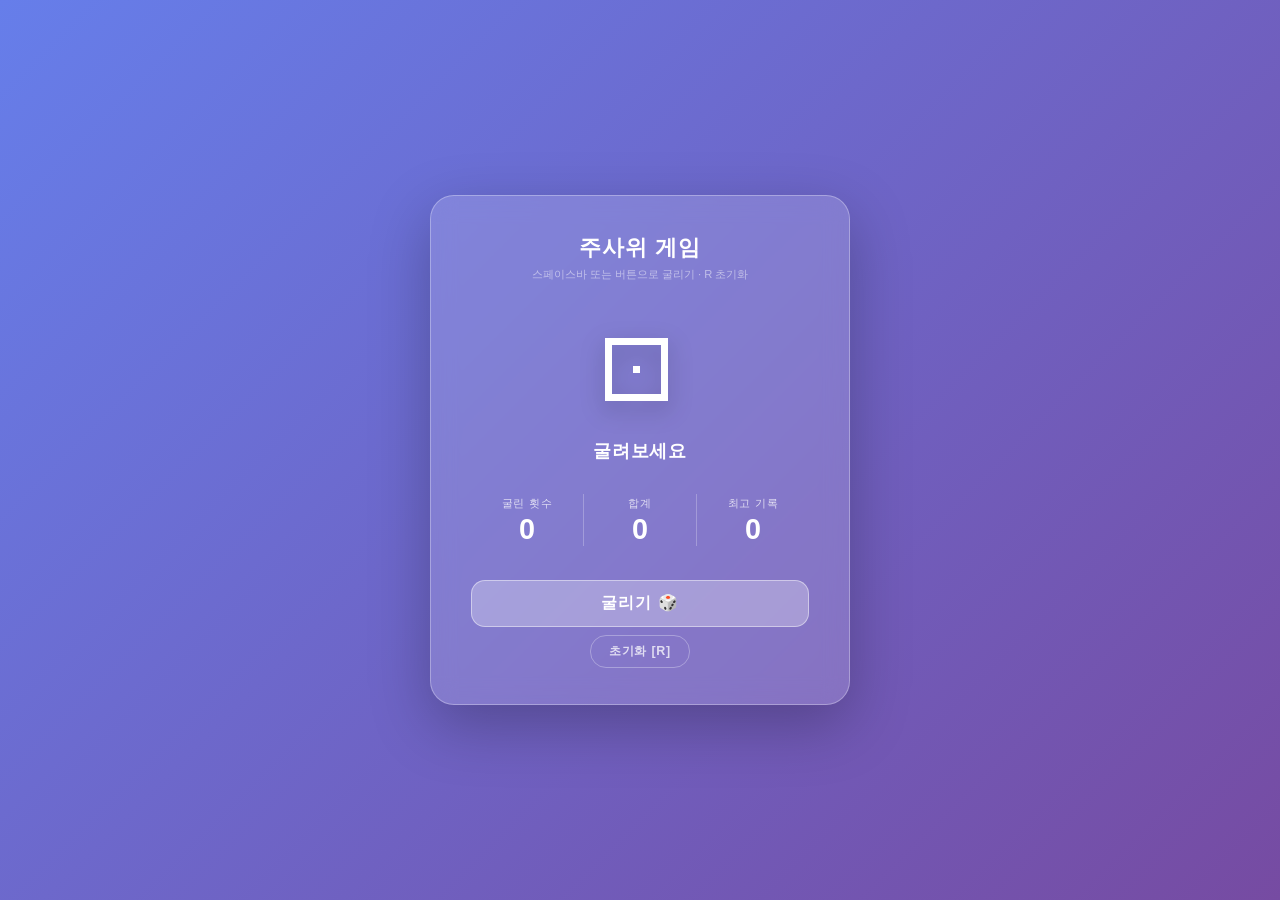
==== index.html @ 40e3da28 "fix(autofix): index.html·style.css·script.js 3파일을 1인용 주사위 게임으로 교체했습니다. 굴리기 버튼·스페이스바  [autofix-t-1778" ====
<!DOCTYPE html>
<html lang="ko">
<head>
  <meta charset="UTF-8" />
  <meta name="viewport" content="width=device-width, initial-scale=1.0" />
  <title>주사위 게임</title>
  <link rel="stylesheet" href="style.css" />
</head>
<body>
  <div class="card">
    <h1>주사위 게임</h1>
    <p class="hint">스페이스바 또는 버튼으로 굴리기 · R 초기화</p>

    <div class="dice" id="dice">⚀</div>
    <div class="result" id="result">굴려보세요</div>

    <div class="scoreboard">
      <div class="score-box">
        <div class="score-label">굴린 횟수</div>
        <div class="score-num" id="rolls">0</div>
      </div>
      <div class="divider"></div>
      <div class="score-box">
        <div class="score-label">합계</div>
        <div class="score-num" id="sum">0</div>
      </div>
      <div class="divider"></div>
      <div class="score-box">
        <div class="score-label">최고 기록</div>
        <div class="score-num" id="best">0</div>
      </div>
    </div>

    <button class="btn-roll" onclick="roll()" id="rollBtn">굴리기 🎲</button>
    <button class="btn-reset" onclick="resetAll()">초기화 [R]</button>
  </div>

  <script src="script.js"></script>
</body>
</html>
---- style.css ----
* { box-sizing: border-box; margin: 0; padding: 0; }
body {
  font-family: -apple-system, BlinkMacSystemFont, 'Segoe UI', sans-serif;
  background: linear-gradient(135deg, #667eea 0%, #764ba2 100%);
  min-height: 100vh;
  display: flex;
  align-items: center;
  justify-content: center;
  padding: 32px 16px;
}
.card {
  background: rgba(255,255,255,0.15);
  backdrop-filter: blur(12px);
  border: 1px solid rgba(255,255,255,0.3);
  border-radius: 24px;
  padding: 36px 40px;
  text-align: center;
  box-shadow: 0 20px 60px rgba(0,0,0,0.25);
  width: 100%;
  max-width: 420px;
}
h1 {
  color: #fff;
  font-size: 1.4rem;
  font-weight: 700;
  margin-bottom: 4px;
  letter-spacing: 0.05em;
}
.hint { font-size: 0.7rem; color: rgba(255,255,255,0.5); margin-bottom: 24px; }
.dice {
  font-size: 7rem;
  line-height: 1;
  color: #fff;
  margin: 8px 0 12px;
  display: inline-block;
  transition: transform 0.15s ease;
  text-shadow: 0 8px 24px rgba(0,0,0,0.25);
}
.dice.rolling { animation: shake 0.08s linear infinite; }
@keyframes shake {
  0%   { transform: rotate(-12deg) scale(1.05); }
  50%  { transform: rotate(12deg)  scale(0.95); }
  100% { transform: rotate(-12deg) scale(1.05); }
}
.result {
  color: #fff;
  font-size: 1.15rem;
  font-weight: 700;
  min-height: 1.6rem;
  margin-bottom: 24px;
  letter-spacing: 0.04em;
}
.scoreboard { display: flex; justify-content: space-around; margin-bottom: 28px; }
.score-box  { flex: 1; padding: 8px 4px; }
.score-label {
  color: rgba(255,255,255,0.75);
  font-size: 0.7rem;
  letter-spacing: 0.06em;
  text-transform: uppercase;
  margin-bottom: 4px;
}
.score-num { color: #fff; font-size: 1.8rem; font-weight: 700; line-height: 1; }
.divider   { width: 1px; background: rgba(255,255,255,0.25); margin: 6px 0; }
.btn-roll {
  display: block;
  width: 100%;
  background: rgba(255,255,255,0.28);
  border: 1px solid rgba(255,255,255,0.45);
  color: #fff;
  font-size: 1rem;
  font-weight: 700;
  padding: 12px 22px;
  border-radius: 14px;
  cursor: pointer;
  letter-spacing: 0.06em;
  margin-bottom: 8px;
  transition: background 0.18s, transform 0.1s;
}
.btn-roll:hover:not(:disabled)  { background: rgba(255,255,255,0.42); }
.btn-roll:active:not(:disabled) { transform: scale(0.97); }
.btn-roll:disabled { opacity: 0.6; cursor: not-allowed; }
.btn-reset {
  background: transparent;
  border: 1px solid rgba(255,255,255,0.3);
  color: rgba(255,255,255,0.75);
  font-size: 0.78rem;
  font-weight: 600;
  padding: 7px 18px;
  border-radius: 16px;
  cursor: pointer;
  letter-spacing: 0.06em;
  transition: background 0.18s;
}
.btn-reset:hover { background: rgba(255,255,255,0.18); color: #fff; }
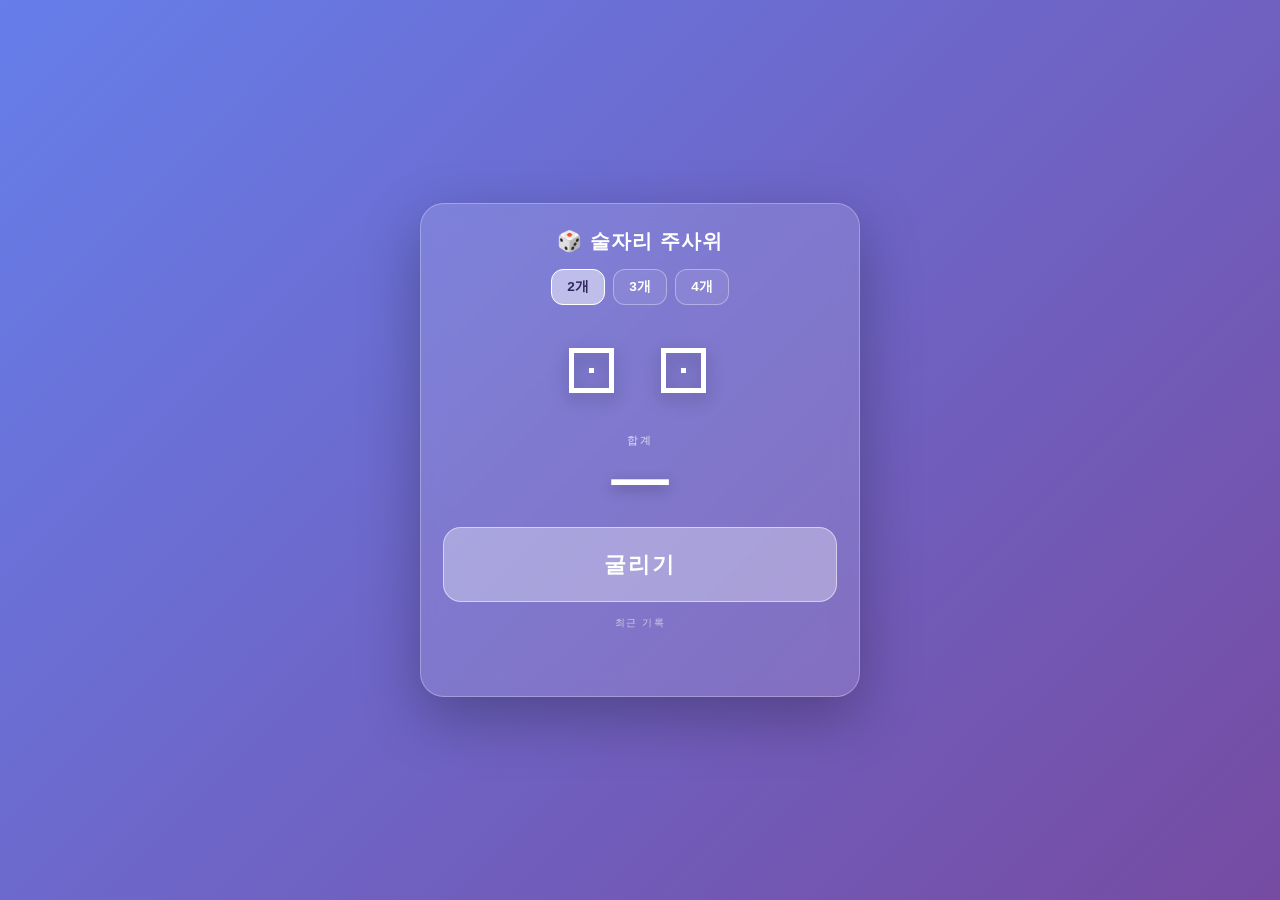
==== commit 037249c6: "fix(autofix): 기존 3파일 분리 구조를 깨고 index.html 단일 파일로 통합. 가운데 큰 굴리기 버튼·3.6rem 합계 강조 표시·0. [autofix-t-1778" ====
--- a/index.html
+++ b/index.html
@@ -1,40 +1,127 @@
 <!DOCTYPE html>
 <html lang="ko">
 <head>
-  <meta charset="UTF-8" />
-  <meta name="viewport" content="width=device-width, initial-scale=1.0" />
-  <title>주사위 게임</title>
-  <link rel="stylesheet" href="style.css" />
+<meta charset="UTF-8" />
+<meta name="viewport" content="width=device-width, initial-scale=1.0" />
+<title>술자리 주사위</title>
+<style>
+*{box-sizing:border-box;margin:0;padding:0;-webkit-tap-highlight-color:transparent}
+body{font-family:-apple-system,BlinkMacSystemFont,'Segoe UI',sans-serif;
+  background:linear-gradient(135deg,#667eea 0%,#764ba2 100%);
+  min-height:100vh;display:flex;align-items:center;justify-content:center;padding:20px 14px;color:#fff}
+.card{background:rgba(255,255,255,0.13);backdrop-filter:blur(12px);
+  border:1px solid rgba(255,255,255,0.28);border-radius:24px;
+  padding:24px 22px;width:100%;max-width:440px;text-align:center;
+  box-shadow:0 20px 60px rgba(0,0,0,0.28)}
+h1{font-size:1.25rem;font-weight:800;letter-spacing:0.05em;margin-bottom:14px}
+.count-row{display:flex;gap:8px;justify-content:center;margin-bottom:18px}
+.count-btn{flex:0 0 auto;min-width:54px;padding:8px 0;border-radius:12px;
+  border:1px solid rgba(255,255,255,0.35);background:rgba(255,255,255,0.08);
+  color:#fff;font-size:0.85rem;font-weight:700;cursor:pointer;transition:all 0.15s}
+.count-btn.active{background:rgba(255,255,255,0.5);border-color:#fff;color:#312760}
+.dice-row{display:flex;gap:12px;justify-content:center;flex-wrap:wrap;
+  min-height:96px;align-items:center;margin-bottom:14px}
+.dice{font-size:5rem;line-height:1;text-shadow:0 6px 18px rgba(0,0,0,0.3);
+  transition:transform 0.12s ease}
+.dice.rolling{animation:shake 0.08s linear infinite}
+@keyframes shake{
+  0%{transform:rotate(-14deg) scale(1.06)}
+  50%{transform:rotate(14deg) scale(0.94)}
+  100%{transform:rotate(-14deg) scale(1.06)}}
+.sum-box{margin-bottom:20px}
+.sum-label{font-size:0.7rem;letter-spacing:0.16em;opacity:0.75;margin-bottom:2px}
+.sum-num{font-size:3.6rem;font-weight:900;line-height:1;
+  text-shadow:0 4px 14px rgba(0,0,0,0.3)}
+.btn-roll{display:block;width:100%;background:rgba(255,255,255,0.32);
+  border:1px solid rgba(255,255,255,0.5);color:#fff;font-size:1.35rem;
+  font-weight:800;padding:22px;border-radius:18px;cursor:pointer;
+  letter-spacing:0.1em;margin-bottom:14px;transition:background 0.18s,transform 0.1s}
+.btn-roll:hover:not(:disabled){background:rgba(255,255,255,0.48)}
+.btn-roll:active:not(:disabled){transform:scale(0.97)}
+.btn-roll:disabled{opacity:0.55;cursor:not-allowed}
+.history{display:flex;gap:6px;justify-content:center;flex-wrap:wrap;min-height:30px;margin-bottom:6px}
+.hist-item{padding:5px 10px;border-radius:10px;background:rgba(255,255,255,0.12);
+  border:1px solid rgba(255,255,255,0.22);font-size:0.78rem;font-weight:600;opacity:0.9}
+.hist-label{font-size:0.65rem;letter-spacing:0.14em;opacity:0.6;margin-bottom:6px}
+</style>
 </head>
 <body>
-  <div class="card">
-    <h1>주사위 게임</h1>
-    <p class="hint">스페이스바 또는 버튼으로 굴리기 · R 초기화</p>
-
-    <div class="dice" id="dice">⚀</div>
-    <div class="result" id="result">굴려보세요</div>
-
-    <div class="scoreboard">
-      <div class="score-box">
-        <div class="score-label">굴린 횟수</div>
-        <div class="score-num" id="rolls">0</div>
-      </div>
-      <div class="divider"></div>
-      <div class="score-box">
-        <div class="score-label">합계</div>
-        <div class="score-num" id="sum">0</div>
-      </div>
-      <div class="divider"></div>
-      <div class="score-box">
-        <div class="score-label">최고 기록</div>
-        <div class="score-num" id="best">0</div>
-      </div>
-    </div>
-
-    <button class="btn-roll" onclick="roll()" id="rollBtn">굴리기 🎲</button>
-    <button class="btn-reset" onclick="resetAll()">초기화 [R]</button>
+<div class="card">
+  <h1>🎲 술자리 주사위</h1>
+  <div class="count-row" id="countRow">
+    <button class="count-btn active" data-n="2">2개</button>
+    <button class="count-btn" data-n="3">3개</button>
+    <button class="count-btn" data-n="4">4개</button>
   </div>
-
-  <script src="script.js"></script>
+  <div class="dice-row" id="diceRow"></div>
+  <div class="sum-box">
+    <div class="sum-label">합계</div>
+    <div class="sum-num" id="sumNum">—</div>
+  </div>
+  <button class="btn-roll" id="rollBtn" onclick="roll()">굴리기</button>
+  <div class="hist-label">최근 기록</div>
+  <div class="history" id="history"></div>
+</div>
+<script>
+const FACES=['⚀','⚁','⚂','⚃','⚄','⚅'];
+let count=2,rolling=false,history=[];
+const diceRow=document.getElementById('diceRow');
+const sumNum=document.getElementById('sumNum');
+const rollBtn=document.getElementById('rollBtn');
+const histEl=document.getElementById('history');
+function renderDice(values){
+  diceRow.innerHTML='';
+  values.forEach(v=>{
+    const d=document.createElement('span');
+    d.className='dice';
+    d.textContent=FACES[v-1];
+    diceRow.appendChild(d);
+  });
+}
+function renderHistory(){
+  histEl.innerHTML='';
+  history.slice(-5).reverse().forEach(h=>{
+    const it=document.createElement('span');
+    it.className='hist-item';
+    it.textContent=h.values.join('+')+'='+h.sum;
+    histEl.appendChild(it);
+  });
+}
+renderDice(Array(count).fill(1));
+document.querySelectorAll('.count-btn').forEach(b=>{
+  b.onclick=()=>{
+    if(rolling)return;
+    count=Number(b.dataset.n);
+    document.querySelectorAll('.count-btn').forEach(x=>x.classList.remove('active'));
+    b.classList.add('active');
+    renderDice(Array(count).fill(1));
+    sumNum.textContent='—';
+  };
+});
+function roll(){
+  if(rolling)return;
+  rolling=true;rollBtn.disabled=true;
+  const spin=setInterval(()=>{
+    const tmp=[];
+    for(let i=0;i<count;i++)tmp.push(Math.floor(Math.random()*6)+1);
+    renderDice(tmp);
+    diceRow.querySelectorAll('.dice').forEach(d=>d.classList.add('rolling'));
+  },70);
+  setTimeout(()=>{
+    clearInterval(spin);
+    const values=[];
+    for(let i=0;i<count;i++)values.push(Math.floor(Math.random()*6)+1);
+    renderDice(values);
+    const sum=values.reduce((a,b)=>a+b,0);
+    sumNum.textContent=sum;
+    history.push({values,sum});
+    renderHistory();
+    rolling=false;rollBtn.disabled=false;
+  },500);
+}
+document.addEventListener('keydown',e=>{
+  if(e.code==='Space'){e.preventDefault();roll();}
+});
+</script>
 </body>
 </html>
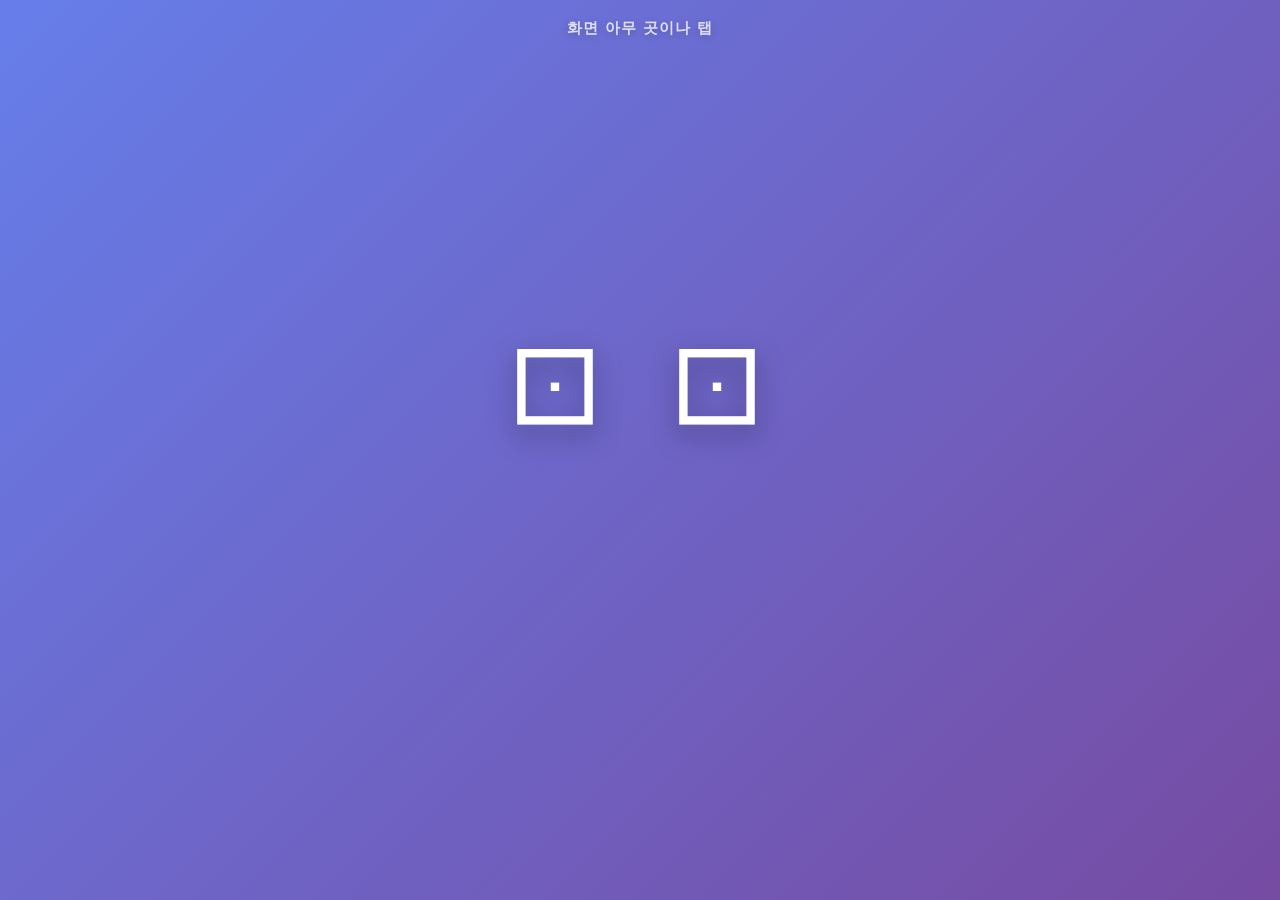
==== commit d1a28349: "fix(autofix): index.html을 버튼 없는 전체 화면 탭 방식 주사위 2개 게임으로 교체. tumble+settle 두 단계 keyfra [autofix-t-1778" ====
--- a/index.html
+++ b/index.html
@@ -2,125 +2,90 @@
 <html lang="ko">
 <head>
 <meta charset="UTF-8" />
-<meta name="viewport" content="width=device-width, initial-scale=1.0" />
+<meta name="viewport" content="width=device-width, initial-scale=1.0, user-scalable=no" />
 <title>술자리 주사위</title>
 <style>
-*{box-sizing:border-box;margin:0;padding:0;-webkit-tap-highlight-color:transparent}
+*{box-sizing:border-box;margin:0;padding:0;-webkit-tap-highlight-color:transparent;user-select:none}
+html,body{height:100%;overflow:hidden;overscroll-behavior:none}
 body{font-family:-apple-system,BlinkMacSystemFont,'Segoe UI',sans-serif;
   background:linear-gradient(135deg,#667eea 0%,#764ba2 100%);
-  min-height:100vh;display:flex;align-items:center;justify-content:center;padding:20px 14px;color:#fff}
-.card{background:rgba(255,255,255,0.13);backdrop-filter:blur(12px);
-  border:1px solid rgba(255,255,255,0.28);border-radius:24px;
-  padding:24px 22px;width:100%;max-width:440px;text-align:center;
-  box-shadow:0 20px 60px rgba(0,0,0,0.28)}
-h1{font-size:1.25rem;font-weight:800;letter-spacing:0.05em;margin-bottom:14px}
-.count-row{display:flex;gap:8px;justify-content:center;margin-bottom:18px}
-.count-btn{flex:0 0 auto;min-width:54px;padding:8px 0;border-radius:12px;
-  border:1px solid rgba(255,255,255,0.35);background:rgba(255,255,255,0.08);
-  color:#fff;font-size:0.85rem;font-weight:700;cursor:pointer;transition:all 0.15s}
-.count-btn.active{background:rgba(255,255,255,0.5);border-color:#fff;color:#312760}
-.dice-row{display:flex;gap:12px;justify-content:center;flex-wrap:wrap;
-  min-height:96px;align-items:center;margin-bottom:14px}
-.dice{font-size:5rem;line-height:1;text-shadow:0 6px 18px rgba(0,0,0,0.3);
-  transition:transform 0.12s ease}
-.dice.rolling{animation:shake 0.08s linear infinite}
-@keyframes shake{
-  0%{transform:rotate(-14deg) scale(1.06)}
-  50%{transform:rotate(14deg) scale(0.94)}
-  100%{transform:rotate(-14deg) scale(1.06)}}
-.sum-box{margin-bottom:20px}
-.sum-label{font-size:0.7rem;letter-spacing:0.16em;opacity:0.75;margin-bottom:2px}
-.sum-num{font-size:3.6rem;font-weight:900;line-height:1;
-  text-shadow:0 4px 14px rgba(0,0,0,0.3)}
-.btn-roll{display:block;width:100%;background:rgba(255,255,255,0.32);
-  border:1px solid rgba(255,255,255,0.5);color:#fff;font-size:1.35rem;
-  font-weight:800;padding:22px;border-radius:18px;cursor:pointer;
-  letter-spacing:0.1em;margin-bottom:14px;transition:background 0.18s,transform 0.1s}
-.btn-roll:hover:not(:disabled){background:rgba(255,255,255,0.48)}
-.btn-roll:active:not(:disabled){transform:scale(0.97)}
-.btn-roll:disabled{opacity:0.55;cursor:not-allowed}
-.history{display:flex;gap:6px;justify-content:center;flex-wrap:wrap;min-height:30px;margin-bottom:6px}
-.hist-item{padding:5px 10px;border-radius:10px;background:rgba(255,255,255,0.12);
-  border:1px solid rgba(255,255,255,0.22);font-size:0.78rem;font-weight:600;opacity:0.9}
-.hist-label{font-size:0.65rem;letter-spacing:0.14em;opacity:0.6;margin-bottom:6px}
+  color:#fff;display:flex;flex-direction:column;align-items:center;justify-content:center;
+  padding:24px;cursor:pointer;touch-action:manipulation}
+.hint{position:fixed;top:18px;left:0;right:0;text-align:center;
+  font-size:0.95rem;letter-spacing:0.08em;opacity:0.78;font-weight:600;
+  text-shadow:0 2px 8px rgba(0,0,0,0.25);transition:opacity 0.4s}
+.hint.dim{opacity:0.28}
+.dice-row{display:flex;gap:28px;align-items:center;justify-content:center;
+  margin-bottom:34px;min-height:160px;perspective:800px}
+.dice{font-size:8.4rem;line-height:1;display:inline-block;
+  text-shadow:0 10px 28px rgba(0,0,0,0.35);
+  will-change:transform;transform-origin:50% 50%}
+.dice.rolling{animation:tumble 0.42s cubic-bezier(.6,.05,.35,1) infinite}
+.dice.rolling.d2{animation-duration:0.36s;animation-direction:reverse}
+.dice.settle{animation:settle 0.5s cubic-bezier(.34,1.56,.64,1) both}
+@keyframes tumble{
+  0%{transform:translateY(0) rotate(0deg) scale(1)}
+  25%{transform:translateY(-46px) rotate(180deg) scale(1.08)}
+  50%{transform:translateY(0) rotate(360deg) scale(0.94)}
+  75%{transform:translateY(-22px) rotate(540deg) scale(1.04)}
+  100%{transform:translateY(0) rotate(720deg) scale(1)}}
+@keyframes settle{
+  0%{transform:translateY(-30px) rotate(40deg) scale(1.3)}
+  55%{transform:translateY(8px) rotate(-8deg) scale(0.92)}
+  80%{transform:translateY(-3px) rotate(3deg) scale(1.04)}
+  100%{transform:translateY(0) rotate(0deg) scale(1)}}
+.sum-box{text-align:center;opacity:0;transition:opacity 0.3s}
+.sum-box.show{opacity:1}
+.sum-label{font-size:0.78rem;letter-spacing:0.22em;opacity:0.75;margin-bottom:4px}
+.sum-num{font-size:4.6rem;font-weight:900;line-height:1;
+  text-shadow:0 6px 20px rgba(0,0,0,0.35)}
+@media (max-width:380px){
+  .dice{font-size:6.6rem}
+  .sum-num{font-size:3.8rem}
+  .dice-row{gap:18px;min-height:130px}
+}
 </style>
 </head>
-<body>
-<div class="card">
-  <h1>🎲 술자리 주사위</h1>
-  <div class="count-row" id="countRow">
-    <button class="count-btn active" data-n="2">2개</button>
-    <button class="count-btn" data-n="3">3개</button>
-    <button class="count-btn" data-n="4">4개</button>
-  </div>
-  <div class="dice-row" id="diceRow"></div>
-  <div class="sum-box">
-    <div class="sum-label">합계</div>
-    <div class="sum-num" id="sumNum">—</div>
-  </div>
-  <button class="btn-roll" id="rollBtn" onclick="roll()">굴리기</button>
-  <div class="hist-label">최근 기록</div>
-  <div class="history" id="history"></div>
+<body id="stage">
+<div class="hint" id="hint">화면 아무 곳이나 탭</div>
+<div class="dice-row" id="diceRow">
+  <span class="dice" id="d1">⚀</span>
+  <span class="dice" id="d2">⚀</span>
+</div>
+<div class="sum-box" id="sumBox">
+  <div class="sum-label">합계</div>
+  <div class="sum-num" id="sumNum">—</div>
 </div>
 <script>
 const FACES=['⚀','⚁','⚂','⚃','⚄','⚅'];
-let count=2,rolling=false,history=[];
-const diceRow=document.getElementById('diceRow');
-const sumNum=document.getElementById('sumNum');
-const rollBtn=document.getElementById('rollBtn');
-const histEl=document.getElementById('history');
-function renderDice(values){
-  diceRow.innerHTML='';
-  values.forEach(v=>{
-    const d=document.createElement('span');
-    d.className='dice';
-    d.textContent=FACES[v-1];
-    diceRow.appendChild(d);
-  });
-}
-function renderHistory(){
-  histEl.innerHTML='';
-  history.slice(-5).reverse().forEach(h=>{
-    const it=document.createElement('span');
-    it.className='hist-item';
-    it.textContent=h.values.join('+')+'='+h.sum;
-    histEl.appendChild(it);
-  });
-}
-renderDice(Array(count).fill(1));
-document.querySelectorAll('.count-btn').forEach(b=>{
-  b.onclick=()=>{
-    if(rolling)return;
-    count=Number(b.dataset.n);
-    document.querySelectorAll('.count-btn').forEach(x=>x.classList.remove('active'));
-    b.classList.add('active');
-    renderDice(Array(count).fill(1));
-    sumNum.textContent='—';
-  };
-});
+const d1=document.getElementById('d1'),d2=document.getElementById('d2');
+const sumNum=document.getElementById('sumNum'),sumBox=document.getElementById('sumBox');
+const hint=document.getElementById('hint');
+let rolling=false;
+function rand(){return Math.floor(Math.random()*6)+1}
+function setFace(el,v){el.textContent=FACES[v-1]}
 function roll(){
-  if(rolling)return;
-  rolling=true;rollBtn.disabled=true;
-  const spin=setInterval(()=>{
-    const tmp=[];
-    for(let i=0;i<count;i++)tmp.push(Math.floor(Math.random()*6)+1);
-    renderDice(tmp);
-    diceRow.querySelectorAll('.dice').forEach(d=>d.classList.add('rolling'));
-  },70);
+  if(rolling)return;rolling=true;
+  hint.classList.add('dim');sumBox.classList.remove('show');
+  d1.classList.remove('settle');d2.classList.remove('settle');
+  d1.classList.add('rolling');d2.classList.add('rolling','d2');
+  const spin=setInterval(()=>{setFace(d1,rand());setFace(d2,rand())},80);
+  const dur=1100+Math.random()*300;
   setTimeout(()=>{
     clearInterval(spin);
-    const values=[];
-    for(let i=0;i<count;i++)values.push(Math.floor(Math.random()*6)+1);
-    renderDice(values);
-    const sum=values.reduce((a,b)=>a+b,0);
-    sumNum.textContent=sum;
-    history.push({values,sum});
-    renderHistory();
-    rolling=false;rollBtn.disabled=false;
-  },500);
+    const v1=rand(),v2=rand();
+    setFace(d1,v1);setFace(d2,v2);
+    d1.classList.remove('rolling');d2.classList.remove('rolling','d2');
+    d1.classList.add('settle');d2.classList.add('settle');
+    sumNum.textContent=v1+v2;
+    sumBox.classList.add('show');
+    rolling=false;
+    setTimeout(()=>hint.classList.remove('dim'),400);
+  },dur);
 }
+document.getElementById('stage').addEventListener('click',roll);
 document.addEventListener('keydown',e=>{
-  if(e.code==='Space'){e.preventDefault();roll();}
+  if(e.code==='Space'||e.code==='Enter'){e.preventDefault();roll();}
 });
 </script>
 </body>
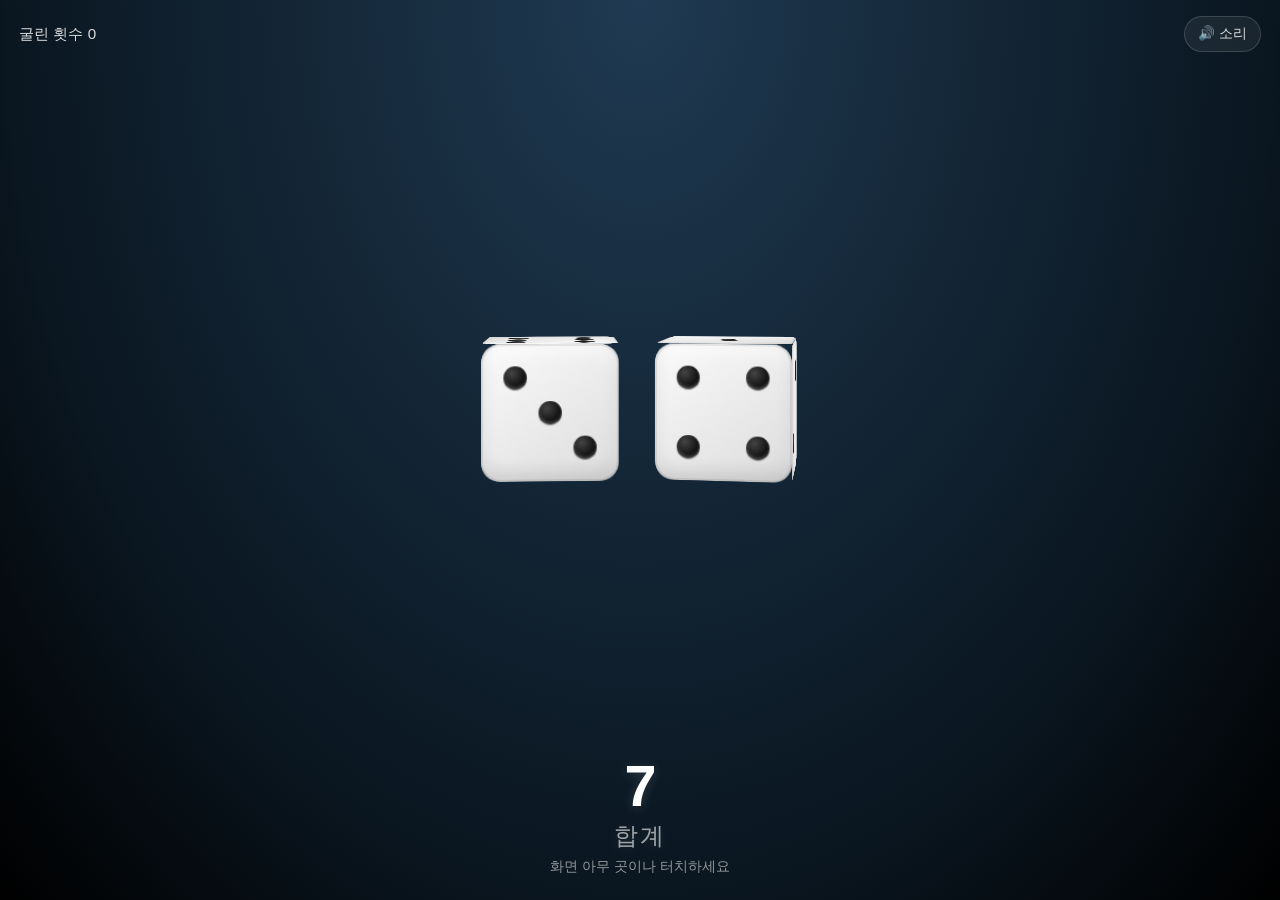
==== commit 0b19580b: "fix: tumble→settle 전환 시 스냅 제거 — getComputedStyle로 현재 프레임 캡처 Co-Authored-By: Claude Sonnet 4.6 <norep" ====
--- a/index.html
+++ b/index.html
@@ -2,91 +2,207 @@
 <html lang="ko">
 <head>
 <meta charset="UTF-8" />
-<meta name="viewport" content="width=device-width, initial-scale=1.0, user-scalable=no" />
-<title>술자리 주사위</title>
+<meta name="viewport" content="width=device-width, initial-scale=1.0, user-scalable=no, viewport-fit=cover" />
+<title>주사위 굴리기</title>
 <style>
-*{box-sizing:border-box;margin:0;padding:0;-webkit-tap-highlight-color:transparent;user-select:none}
-html,body{height:100%;overflow:hidden;overscroll-behavior:none}
-body{font-family:-apple-system,BlinkMacSystemFont,'Segoe UI',sans-serif;
-  background:linear-gradient(135deg,#667eea 0%,#764ba2 100%);
-  color:#fff;display:flex;flex-direction:column;align-items:center;justify-content:center;
-  padding:24px;cursor:pointer;touch-action:manipulation}
-.hint{position:fixed;top:18px;left:0;right:0;text-align:center;
-  font-size:0.95rem;letter-spacing:0.08em;opacity:0.78;font-weight:600;
-  text-shadow:0 2px 8px rgba(0,0,0,0.25);transition:opacity 0.4s}
-.hint.dim{opacity:0.28}
-.dice-row{display:flex;gap:28px;align-items:center;justify-content:center;
-  margin-bottom:34px;min-height:160px;perspective:800px}
-.dice{font-size:8.4rem;line-height:1;display:inline-block;
-  text-shadow:0 10px 28px rgba(0,0,0,0.35);
-  will-change:transform;transform-origin:50% 50%}
-.dice.rolling{animation:tumble 0.42s cubic-bezier(.6,.05,.35,1) infinite}
-.dice.rolling.d2{animation-duration:0.36s;animation-direction:reverse}
-.dice.settle{animation:settle 0.5s cubic-bezier(.34,1.56,.64,1) both}
-@keyframes tumble{
-  0%{transform:translateY(0) rotate(0deg) scale(1)}
-  25%{transform:translateY(-46px) rotate(180deg) scale(1.08)}
-  50%{transform:translateY(0) rotate(360deg) scale(0.94)}
-  75%{transform:translateY(-22px) rotate(540deg) scale(1.04)}
-  100%{transform:translateY(0) rotate(720deg) scale(1)}}
-@keyframes settle{
-  0%{transform:translateY(-30px) rotate(40deg) scale(1.3)}
-  55%{transform:translateY(8px) rotate(-8deg) scale(0.92)}
-  80%{transform:translateY(-3px) rotate(3deg) scale(1.04)}
-  100%{transform:translateY(0) rotate(0deg) scale(1)}}
-.sum-box{text-align:center;opacity:0;transition:opacity 0.3s}
-.sum-box.show{opacity:1}
-.sum-label{font-size:0.78rem;letter-spacing:0.22em;opacity:0.75;margin-bottom:4px}
-.sum-num{font-size:4.6rem;font-weight:900;line-height:1;
-  text-shadow:0 6px 20px rgba(0,0,0,0.35)}
-@media (max-width:380px){
-  .dice{font-size:6.6rem}
-  .sum-num{font-size:3.8rem}
-  .dice-row{gap:18px;min-height:130px}
-}
+  *{box-sizing:border-box;margin:0;padding:0;-webkit-tap-highlight-color:transparent}
+  html,body{width:100%;height:100%;overflow:hidden;touch-action:manipulation;user-select:none;-webkit-user-select:none}
+  body{
+    font-family:'Helvetica Neue',Arial,'Apple SD Gothic Neo','Noto Sans KR',sans-serif;
+    background:radial-gradient(ellipse at top,#1f3a52 0%,#0a1620 70%,#000 100%);
+    color:#fff;display:flex;flex-direction:column;align-items:center;justify-content:space-between;
+    height:100dvh;padding:env(safe-area-inset-top) env(safe-area-inset-right) env(safe-area-inset-bottom) env(safe-area-inset-left);
+    cursor:pointer;
+  }
+  header{width:100%;display:flex;justify-content:space-between;align-items:center;padding:1rem 1.2rem;font-size:.95rem;opacity:.85;pointer-events:none}
+  header .count{font-variant-numeric:tabular-nums}
+  header button{
+    pointer-events:auto;background:rgba(255,255,255,.08);border:1px solid rgba(255,255,255,.18);
+    color:#fff;padding:.5rem .8rem;border-radius:999px;font-size:.85rem;cursor:pointer;backdrop-filter:blur(8px);
+  }
+  header button:active{transform:scale(.95)}
+  .stage{
+    flex:1;width:100%;display:flex;align-items:center;justify-content:center;gap:clamp(1.2rem,6vw,3rem);
+    perspective:1200px;perspective-origin:50% 30%;
+  }
+  .dice{
+    --s:clamp(70px,18vw,130px);
+    width:var(--s);height:var(--s);position:relative;transform-style:preserve-3d;
+    transition:transform 1.6s cubic-bezier(.2,.85,.25,1);
+    will-change:transform;
+  }
+  .dice.rolling{animation:tumble .9s linear infinite}
+  @keyframes tumble{
+    0%{transform:rotateX(0) rotateY(0) rotateZ(0) translateY(0)}
+    25%{transform:rotateX(360deg) rotateY(180deg) rotateZ(90deg) translateY(-22px)}
+    50%{transform:rotateX(720deg) rotateY(540deg) rotateZ(180deg) translateY(0)}
+    75%{transform:rotateX(1080deg) rotateY(900deg) rotateZ(270deg) translateY(-14px)}
+    100%{transform:rotateX(1440deg) rotateY(1260deg) rotateZ(360deg) translateY(0)}
+  }
+  .face{
+    position:absolute;inset:0;display:grid;grid-template-columns:repeat(3,1fr);grid-template-rows:repeat(3,1fr);
+    padding:14%;gap:6%;
+    background:linear-gradient(145deg,#fafafa,#dcdcdc);
+    border-radius:14%;
+    box-shadow:inset 0 0 0 2px rgba(0,0,0,.08),inset 0 -8px 16px rgba(0,0,0,.12),inset 0 8px 16px rgba(255,255,255,.6);
+    backface-visibility:hidden;
+  }
+  .pip{background:radial-gradient(circle at 35% 30%,#444 0%,#0a0a0a 70%);border-radius:50%;align-self:center;justify-self:center;width:78%;height:78%;box-shadow:inset 0 -2px 3px rgba(255,255,255,.25),0 1px 1px rgba(0,0,0,.4)}
+  .pip.hidden{visibility:hidden}
+  /* 6면 배치: 한 면 크기 var(--s), 절반만큼 평행이동 */
+  .f1{transform:translateZ(calc(var(--s) / 2))}
+  .f6{transform:rotateY(180deg) translateZ(calc(var(--s) / 2))}
+  .f2{transform:rotateY(90deg) translateZ(calc(var(--s) / 2))}
+  .f5{transform:rotateY(-90deg) translateZ(calc(var(--s) / 2))}
+  .f3{transform:rotateX(90deg) translateZ(calc(var(--s) / 2))}
+  .f4{transform:rotateX(-90deg) translateZ(calc(var(--s) / 2))}
+  .footer{
+    width:100%;text-align:center;padding:1rem 1.2rem 1.5rem;pointer-events:none;
+  }
+  .sum{font-size:clamp(2.4rem,9vw,3.6rem);font-weight:700;letter-spacing:-.02em;line-height:1;text-shadow:0 2px 12px rgba(255,255,255,.15)}
+  .sum small{font-size:.42em;font-weight:400;opacity:.6;display:block;margin-top:.35em;letter-spacing:.08em}
+  .hint{margin-top:.6rem;font-size:.85rem;opacity:.55}
+  .hint.dim{opacity:.25}
 </style>
 </head>
-<body id="stage">
-<div class="hint" id="hint">화면 아무 곳이나 탭</div>
-<div class="dice-row" id="diceRow">
-  <span class="dice" id="d1">⚀</span>
-  <span class="dice" id="d2">⚀</span>
-</div>
-<div class="sum-box" id="sumBox">
-  <div class="sum-label">합계</div>
-  <div class="sum-num" id="sumNum">—</div>
-</div>
+<body>
+  <header>
+    <div class="count">굴린 횟수 <span id="count">0</span></div>
+    <button id="mute" type="button" aria-label="소리 켜기/끄기">🔊 소리</button>
+  </header>
+
+  <div class="stage" aria-hidden="false">
+    <div class="dice" id="d1"></div>
+    <div class="dice" id="d2"></div>
+  </div>
+
+  <div class="footer">
+    <div class="sum"><span id="sum">7</span><small>합계</small></div>
+    <div class="hint" id="hint">화면 아무 곳이나 터치하세요</div>
+  </div>
+
 <script>
-const FACES=['⚀','⚁','⚂','⚃','⚄','⚅'];
-const d1=document.getElementById('d1'),d2=document.getElementById('d2');
-const sumNum=document.getElementById('sumNum'),sumBox=document.getElementById('sumBox');
-const hint=document.getElementById('hint');
-let rolling=false;
-function rand(){return Math.floor(Math.random()*6)+1}
-function setFace(el,v){el.textContent=FACES[v-1]}
-function roll(){
-  if(rolling)return;rolling=true;
-  hint.classList.add('dim');sumBox.classList.remove('show');
-  d1.classList.remove('settle');d2.classList.remove('settle');
-  d1.classList.add('rolling');d2.classList.add('rolling','d2');
-  const spin=setInterval(()=>{setFace(d1,rand());setFace(d2,rand())},80);
-  const dur=1100+Math.random()*300;
-  setTimeout(()=>{
-    clearInterval(spin);
-    const v1=rand(),v2=rand();
-    setFace(d1,v1);setFace(d2,v2);
-    d1.classList.remove('rolling');d2.classList.remove('rolling','d2');
-    d1.classList.add('settle');d2.classList.add('settle');
-    sumNum.textContent=v1+v2;
-    sumBox.classList.add('show');
-    rolling=false;
-    setTimeout(()=>hint.classList.remove('dim'),400);
-  },dur);
-}
-document.getElementById('stage').addEventListener('click',roll);
-document.addEventListener('keydown',e=>{
-  if(e.code==='Space'||e.code==='Enter'){e.preventDefault();roll();}
-});
+(() => {
+  const PIPS = {
+    1:[4],
+    2:[0,8],
+    3:[0,4,8],
+    4:[0,2,6,8],
+    5:[0,2,4,6,8],
+    6:[0,2,3,5,6,8],
+  };
+  function buildDice(el){
+    el.innerHTML = '';
+    for(let n=1;n<=6;n++){
+      const f = document.createElement('div');
+      f.className = `face f${n}`;
+      for(let i=0;i<9;i++){
+        const p = document.createElement('span');
+        p.className = 'pip' + (PIPS[n].includes(i) ? '' : ' hidden');
+        f.appendChild(p);
+      }
+      el.appendChild(f);
+    }
+  }
+  // 각 면(1~6)이 카메라를 향하도록 하는 종착 회전값 (도 단위)
+  const FACE_ROT = {
+    1:[0,0],      // X,Y
+    2:[0,-90],
+    3:[-90,0],
+    4:[90,0],
+    5:[0,90],
+    6:[0,180],
+  };
+  const d1 = document.getElementById('d1');
+  const d2 = document.getElementById('d2');
+  const sumEl = document.getElementById('sum');
+  const countEl = document.getElementById('count');
+  const hintEl = document.getElementById('hint');
+  const muteBtn = document.getElementById('mute');
+  buildDice(d1); buildDice(d2);
+
+  let rolling = false, count = 0, muted = false;
+  let audioCtx = null;
+  function playRollSound(){
+    if(muted) return;
+    try{
+      audioCtx ||= new (window.AudioContext || window.webkitAudioContext)();
+      const now = audioCtx.currentTime;
+      for(let i=0;i<6;i++){
+        const t = now + i*0.12 + Math.random()*0.04;
+        const o = audioCtx.createOscillator();
+        const g = audioCtx.createGain();
+        const bp = audioCtx.createBiquadFilter();
+        bp.type='bandpass'; bp.frequency.value = 600 + Math.random()*900; bp.Q.value = 1.2;
+        o.type = 'square'; o.frequency.value = 80 + Math.random()*60;
+        g.gain.setValueAtTime(0.0001, t);
+        g.gain.exponentialRampToValueAtTime(0.18, t+0.005);
+        g.gain.exponentialRampToValueAtTime(0.0001, t+0.16);
+        o.connect(bp).connect(g).connect(audioCtx.destination);
+        o.start(t); o.stop(t+0.18);
+      }
+    }catch(e){}
+  }
+  function settleRotation(face){
+    const [rx,ry] = FACE_ROT[face];
+    // 여러 바퀴 회전 후 정확한 면을 맞춰 자연스럽게 멈춤
+    const spinX = (3 + Math.floor(Math.random()*3)) * 360;
+    const spinY = (3 + Math.floor(Math.random()*3)) * 360;
+    const tiltZ = (Math.random()*30 - 15);
+    return `rotateX(${spinX + rx}deg) rotateY(${spinY + ry}deg) rotateZ(${tiltZ}deg)`;
+  }
+  function roll(){
+    if(rolling) return;
+    rolling = true;
+    hintEl.classList.add('dim');
+    const v1 = 1 + Math.floor(Math.random()*6);
+    const v2 = 1 + Math.floor(Math.random()*6);
+    // 1단계: 굴리는 중 (tumble 애니메이션)
+    d1.style.transition = 'none'; d2.style.transition = 'none';
+    d1.style.transform = ''; d2.style.transform = '';
+    d1.classList.add('rolling'); d2.classList.add('rolling');
+    playRollSound();
+    if(navigator.vibrate) navigator.vibrate([20,30,20,30,40]);
+    sumEl.textContent = '…';
+    // 2단계: 일정 시간 후 종착 회전으로 부드럽게 정렬
+    setTimeout(() => {
+      // 애니메이션 현재 프레임 위치 캡처 → 스냅 방지
+      const t1 = getComputedStyle(d1).transform;
+      const t2 = getComputedStyle(d2).transform;
+      d1.classList.remove('rolling'); d2.classList.remove('rolling');
+      d1.style.transform = t1; d2.style.transform = t2;
+      d1.style.transition = 'transform 1.4s cubic-bezier(.18,.85,.25,1)';
+      d2.style.transition = 'transform 1.4s cubic-bezier(.18,.85,.25,1)';
+      // reflow
+      void d1.offsetWidth; void d2.offsetWidth;
+      d1.style.transform = settleRotation(v1);
+      d2.style.transform = settleRotation(v2);
+      setTimeout(() => {
+        sumEl.textContent = v1 + v2;
+        count++; countEl.textContent = count;
+        rolling = false;
+      }, 1400);
+    }, 900);
+  }
+  // 화면 어디든 클릭/터치 → 굴림 (버튼은 제외)
+  function isInteractive(t){
+    return t.closest && t.closest('button');
+  }
+  document.addEventListener('click', (e) => {
+    if(isInteractive(e.target)) return;
+    roll();
+  });
+  document.addEventListener('keydown', (e) => {
+    if(e.code === 'Space' || e.code === 'Enter'){ e.preventDefault(); roll(); }
+  });
+  muteBtn.addEventListener('click', () => {
+    muted = !muted;
+    muteBtn.textContent = muted ? '🔇 소리' : '🔊 소리';
+  });
+  // 초기 표시
+  d1.style.transform = settleRotation(3);
+  d2.style.transform = settleRotation(4);
+})();
 </script>
 </body>
 </html>
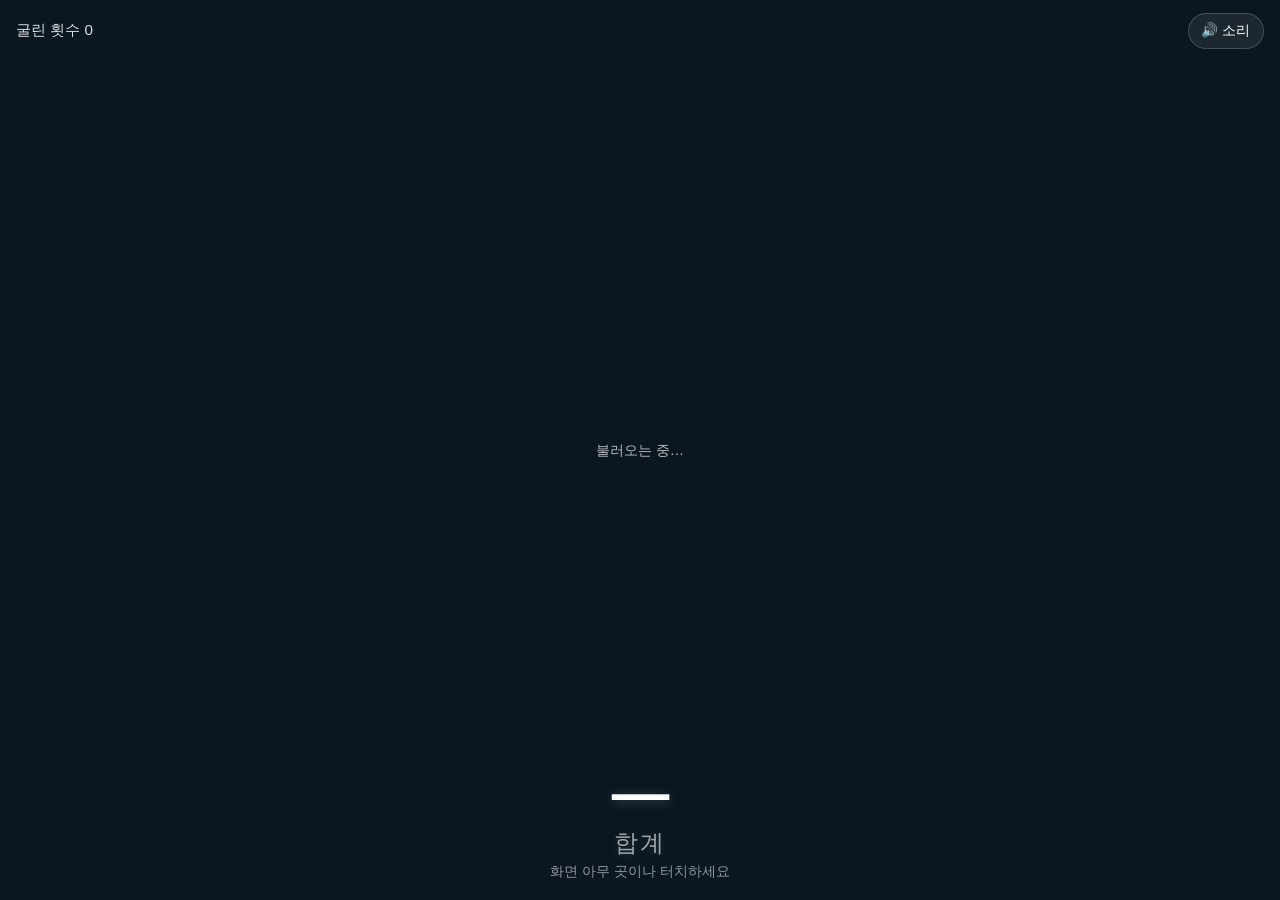
==== commit 7357cbab: "fix: resize 시 wall body 위치 갱신 + settledTimer dead code 제거 - addWall이 CANNON.Body를 반환하도록 수정, wallBodi" ====
--- a/index.html
+++ b/index.html
@@ -3,206 +3,318 @@
 <head>
 <meta charset="UTF-8" />
 <meta name="viewport" content="width=device-width, initial-scale=1.0, user-scalable=no, viewport-fit=cover" />
-<title>주사위 굴리기</title>
+<title>주사위 굴리기 — 3D</title>
 <style>
   *{box-sizing:border-box;margin:0;padding:0;-webkit-tap-highlight-color:transparent}
-  html,body{width:100%;height:100%;overflow:hidden;touch-action:manipulation;user-select:none;-webkit-user-select:none}
+  html,body{width:100%;height:100%;overflow:hidden;touch-action:manipulation;user-select:none;-webkit-user-select:none;background:#0a1620}
   body{
     font-family:'Helvetica Neue',Arial,'Apple SD Gothic Neo','Noto Sans KR',sans-serif;
-    background:radial-gradient(ellipse at top,#1f3a52 0%,#0a1620 70%,#000 100%);
-    color:#fff;display:flex;flex-direction:column;align-items:center;justify-content:space-between;
-    height:100dvh;padding:env(safe-area-inset-top) env(safe-area-inset-right) env(safe-area-inset-bottom) env(safe-area-inset-left);
-    cursor:pointer;
-  }
-  header{width:100%;display:flex;justify-content:space-between;align-items:center;padding:1rem 1.2rem;font-size:.95rem;opacity:.85;pointer-events:none}
-  header .count{font-variant-numeric:tabular-nums}
-  header button{
+    color:#fff;height:100dvh;position:relative;
+  }
+  canvas#scene{position:fixed;inset:0;display:block;width:100%;height:100%;cursor:pointer}
+  .ui{position:fixed;left:0;right:0;pointer-events:none;padding:env(safe-area-inset-top) 1rem 0}
+  .top{top:0;display:flex;justify-content:space-between;align-items:center;padding-top:calc(env(safe-area-inset-top) + .8rem)}
+  .count{font-size:.95rem;opacity:.85;font-variant-numeric:tabular-nums}
+  .mute{
     pointer-events:auto;background:rgba(255,255,255,.08);border:1px solid rgba(255,255,255,.18);
     color:#fff;padding:.5rem .8rem;border-radius:999px;font-size:.85rem;cursor:pointer;backdrop-filter:blur(8px);
   }
-  header button:active{transform:scale(.95)}
-  .stage{
-    flex:1;width:100%;display:flex;align-items:center;justify-content:center;gap:clamp(1.2rem,6vw,3rem);
-    perspective:1200px;perspective-origin:50% 30%;
-  }
-  .dice{
-    --s:clamp(70px,18vw,130px);
-    width:var(--s);height:var(--s);position:relative;transform-style:preserve-3d;
-    transition:transform 1.6s cubic-bezier(.2,.85,.25,1);
-    will-change:transform;
-  }
-  .dice.rolling{animation:tumble .9s linear infinite}
-  @keyframes tumble{
-    0%{transform:rotateX(0) rotateY(0) rotateZ(0) translateY(0)}
-    25%{transform:rotateX(360deg) rotateY(180deg) rotateZ(90deg) translateY(-22px)}
-    50%{transform:rotateX(720deg) rotateY(540deg) rotateZ(180deg) translateY(0)}
-    75%{transform:rotateX(1080deg) rotateY(900deg) rotateZ(270deg) translateY(-14px)}
-    100%{transform:rotateX(1440deg) rotateY(1260deg) rotateZ(360deg) translateY(0)}
-  }
-  .face{
-    position:absolute;inset:0;display:grid;grid-template-columns:repeat(3,1fr);grid-template-rows:repeat(3,1fr);
-    padding:14%;gap:6%;
-    background:linear-gradient(145deg,#fafafa,#dcdcdc);
-    border-radius:14%;
-    box-shadow:inset 0 0 0 2px rgba(0,0,0,.08),inset 0 -8px 16px rgba(0,0,0,.12),inset 0 8px 16px rgba(255,255,255,.6);
-    backface-visibility:hidden;
-  }
-  .pip{background:radial-gradient(circle at 35% 30%,#444 0%,#0a0a0a 70%);border-radius:50%;align-self:center;justify-self:center;width:78%;height:78%;box-shadow:inset 0 -2px 3px rgba(255,255,255,.25),0 1px 1px rgba(0,0,0,.4)}
-  .pip.hidden{visibility:hidden}
-  /* 6면 배치: 한 면 크기 var(--s), 절반만큼 평행이동 */
-  .f1{transform:translateZ(calc(var(--s) / 2))}
-  .f6{transform:rotateY(180deg) translateZ(calc(var(--s) / 2))}
-  .f2{transform:rotateY(90deg) translateZ(calc(var(--s) / 2))}
-  .f5{transform:rotateY(-90deg) translateZ(calc(var(--s) / 2))}
-  .f3{transform:rotateX(90deg) translateZ(calc(var(--s) / 2))}
-  .f4{transform:rotateX(-90deg) translateZ(calc(var(--s) / 2))}
-  .footer{
-    width:100%;text-align:center;padding:1rem 1.2rem 1.5rem;pointer-events:none;
-  }
-  .sum{font-size:clamp(2.4rem,9vw,3.6rem);font-weight:700;letter-spacing:-.02em;line-height:1;text-shadow:0 2px 12px rgba(255,255,255,.15)}
+  .mute:active{transform:scale(.95)}
+  .bottom{bottom:0;text-align:center;padding-bottom:calc(env(safe-area-inset-bottom) + 1.2rem);top:auto}
+  .sum{font-size:clamp(2.4rem,9vw,3.6rem);font-weight:700;letter-spacing:-.02em;line-height:1;text-shadow:0 2px 12px rgba(255,255,255,.2)}
   .sum small{font-size:.42em;font-weight:400;opacity:.6;display:block;margin-top:.35em;letter-spacing:.08em}
-  .hint{margin-top:.6rem;font-size:.85rem;opacity:.55}
-  .hint.dim{opacity:.25}
+  .hint{margin-top:.5rem;font-size:.85rem;opacity:.55;transition:opacity .3s}
+  .hint.dim{opacity:.2}
+  .loading{position:fixed;inset:0;display:flex;align-items:center;justify-content:center;font-size:.9rem;opacity:.7}
 </style>
 </head>
 <body>
-  <header>
+  <canvas id="scene"></canvas>
+  <div class="ui top">
     <div class="count">굴린 횟수 <span id="count">0</span></div>
-    <button id="mute" type="button" aria-label="소리 켜기/끄기">🔊 소리</button>
-  </header>
-
-  <div class="stage" aria-hidden="false">
-    <div class="dice" id="d1"></div>
-    <div class="dice" id="d2"></div>
+    <button class="mute" id="mute" type="button" aria-label="소리 켜기/끄기">🔊 소리</button>
   </div>
-
-  <div class="footer">
-    <div class="sum"><span id="sum">7</span><small>합계</small></div>
+  <div class="ui bottom">
+    <div class="sum"><span id="sum">—</span><small>합계</small></div>
     <div class="hint" id="hint">화면 아무 곳이나 터치하세요</div>
   </div>
-
-<script>
-(() => {
-  const PIPS = {
-    1:[4],
-    2:[0,8],
-    3:[0,4,8],
-    4:[0,2,6,8],
-    5:[0,2,4,6,8],
-    6:[0,2,3,5,6,8],
+  <div class="loading" id="loading">불러오는 중…</div>
+
+<script type="importmap">
+{"imports":{
+  "three":"https://esm.sh/three@0.160.0",
+  "cannon-es":"https://esm.sh/cannon-es@0.20.0"
+}}
+</script>
+<script type="module">
+import * as THREE from 'three';
+import * as CANNON from 'cannon-es';
+
+const canvas = document.getElementById('scene');
+const sumEl = document.getElementById('sum');
+const countEl = document.getElementById('count');
+const hintEl = document.getElementById('hint');
+const muteBtn = document.getElementById('mute');
+const loadingEl = document.getElementById('loading');
+
+// --- THREE ---
+const scene = new THREE.Scene();
+scene.background = new THREE.Color('#0a1620');
+scene.fog = new THREE.Fog('#0a1620', 14, 30);
+
+const camera = new THREE.PerspectiveCamera(45, innerWidth/innerHeight, 0.1, 100);
+camera.position.set(0, 10, 8);
+camera.lookAt(0, 0, 0);
+
+const renderer = new THREE.WebGLRenderer({canvas, antialias:true, alpha:false});
+renderer.setPixelRatio(Math.min(devicePixelRatio, 2));
+renderer.setSize(innerWidth, innerHeight, false);
+renderer.shadowMap.enabled = true;
+renderer.shadowMap.type = THREE.PCFSoftShadowMap;
+
+scene.add(new THREE.AmbientLight(0xffffff, 0.55));
+const dir = new THREE.DirectionalLight(0xffffff, 1.1);
+dir.position.set(5, 12, 6);
+dir.castShadow = true;
+dir.shadow.mapSize.set(1024, 1024);
+dir.shadow.camera.left=-8; dir.shadow.camera.right=8;
+dir.shadow.camera.top=8; dir.shadow.camera.bottom=-8;
+scene.add(dir);
+
+// 바닥 (시각)
+const floorMat = new THREE.MeshStandardMaterial({color:0x1f3a52, roughness:0.85, metalness:0.05});
+const floor = new THREE.Mesh(new THREE.PlaneGeometry(40,40), floorMat);
+floor.rotation.x = -Math.PI/2;
+floor.receiveShadow = true;
+scene.add(floor);
+
+// --- CANNON ---
+const world = new CANNON.World({gravity: new CANNON.Vec3(0,-30,0)});
+world.broadphase = new CANNON.NaiveBroadphase();
+world.allowSleep = true;
+const diceMat = new CANNON.Material('dice');
+const groundMat = new CANNON.Material('ground');
+world.addContactMaterial(new CANNON.ContactMaterial(diceMat, groundMat, {friction:0.4, restitution:0.35}));
+world.addContactMaterial(new CANNON.ContactMaterial(diceMat, diceMat, {friction:0.2, restitution:0.4}));
+
+// 바닥 물리
+const floorBody = new CANNON.Body({mass:0, shape:new CANNON.Plane(), material:groundMat});
+floorBody.quaternion.setFromAxisAngle(new CANNON.Vec3(1,0,0), -Math.PI/2);
+world.addBody(floorBody);
+
+// 벽 (보이지 않게, 화면 밖으로 못 나가게)
+function addWall(x,z,nx,nz){
+  const b = new CANNON.Body({mass:0, shape:new CANNON.Plane(), material:groundMat});
+  b.position.set(x,0,z);
+  b.quaternion.setFromEuler(0, Math.atan2(nx,nz), 0);
+  world.addBody(b);
+  return b;
+}
+let WALL_X = 5, WALL_Z = 5;
+let wallBodies = null;
+function placeWalls(){
+  const aspect = innerWidth/innerHeight;
+  WALL_X = aspect > 1 ? 6 : 3.6;
+  WALL_Z = aspect > 1 ? 3.8 : 5.4;
+  if(wallBodies){
+    wallBodies[0].position.set(-WALL_X,0,0);
+    wallBodies[1].position.set( WALL_X,0,0);
+    wallBodies[2].position.set(0,0,-WALL_Z);
+    wallBodies[3].position.set(0,0, WALL_Z);
+  }
+}
+placeWalls();
+wallBodies = [
+  addWall(-WALL_X,0, 1,0),
+  addWall( WALL_X,0,-1,0),
+  addWall(0,-WALL_Z, 0,1),
+  addWall(0, WALL_Z, 0,-1),
+];
+
+// --- 주사위 텍스처: 면별 캔버스 ---
+function pipsCanvas(num){
+  const s = 256, c = document.createElement('canvas');
+  c.width = c.height = s;
+  const g = c.getContext('2d');
+  // 배경
+  const grd = g.createLinearGradient(0,0,s,s);
+  grd.addColorStop(0,'#fafafa'); grd.addColorStop(1,'#dcdcdc');
+  g.fillStyle = grd; g.fillRect(0,0,s,s);
+  g.strokeStyle = 'rgba(0,0,0,.08)'; g.lineWidth = 6;
+  g.strokeRect(3,3,s-6,s-6);
+  // 점 위치 (3x3 그리드 좌표)
+  const P = {
+    1:[[1,1]],
+    2:[[0,0],[2,2]],
+    3:[[0,0],[1,1],[2,2]],
+    4:[[0,0],[2,0],[0,2],[2,2]],
+    5:[[0,0],[2,0],[1,1],[0,2],[2,2]],
+    6:[[0,0],[2,0],[0,1],[2,1],[0,2],[2,2]],
   };
-  function buildDice(el){
-    el.innerHTML = '';
-    for(let n=1;n<=6;n++){
-      const f = document.createElement('div');
-      f.className = `face f${n}`;
-      for(let i=0;i<9;i++){
-        const p = document.createElement('span');
-        p.className = 'pip' + (PIPS[n].includes(i) ? '' : ' hidden');
-        f.appendChild(p);
-      }
-      el.appendChild(f);
+  const r = s*0.09;
+  for(const [cx,cy] of P[num]){
+    const x = s*(0.25 + cx*0.25), y = s*(0.25 + cy*0.25);
+    const rg = g.createRadialGradient(x-r*0.3,y-r*0.3,r*0.1, x,y,r);
+    rg.addColorStop(0,'#555'); rg.addColorStop(1,'#0a0a0a');
+    g.fillStyle = rg;
+    g.beginPath(); g.arc(x,y,r,0,Math.PI*2); g.fill();
+  }
+  return new THREE.CanvasTexture(c);
+}
+
+// material 인덱스: [+X, -X, +Y, -Y, +Z, -Z]
+// 마주보는 면의 합이 7 → +X=1/-X=6, +Y=2/-Y=5, +Z=3/-Z=4
+const faceValueByAxis = [1,6,2,5,3,4];
+const diceMaterials = faceValueByAxis.map(n => new THREE.MeshStandardMaterial({
+  map: pipsCanvas(n), roughness:0.45, metalness:0.05,
+}));
+
+const diceGeo = new THREE.BoxGeometry(1,1,1);
+// 모서리 라운드 느낌은 생략, 대신 약간의 베벨 음영을 텍스처가 흡수
+
+function makeDice(){
+  const mesh = new THREE.Mesh(diceGeo, diceMaterials);
+  mesh.castShadow = true;
+  mesh.receiveShadow = false;
+  scene.add(mesh);
+  const body = new CANNON.Body({
+    mass: 1,
+    shape: new CANNON.Box(new CANNON.Vec3(0.5,0.5,0.5)),
+    material: diceMat,
+    sleepSpeedLimit: 0.15,
+    sleepTimeLimit: 0.4,
+    linearDamping: 0.08,
+    angularDamping: 0.08,
+  });
+  world.addBody(body);
+  return {mesh, body};
+}
+const dice = [makeDice(), makeDice()];
+
+// --- 굴림 ---
+let rolling = false, count = 0, muted = false;
+
+function resetDice(){
+  dice.forEach((d, i) => {
+    d.body.wakeUp();
+    d.body.position.set(-1.5 + i*3, 5 + Math.random()*1.5, (Math.random()-0.5)*1.2);
+    const qx=Math.random()*Math.PI*2, qy=Math.random()*Math.PI*2, qz=Math.random()*Math.PI*2;
+    d.body.quaternion.setFromEuler(qx,qy,qz);
+    d.body.velocity.set((Math.random()-0.5)*8, -2 - Math.random()*2, (Math.random()-0.5)*8);
+    d.body.angularVelocity.set(
+      (Math.random()-0.5)*18, (Math.random()-0.5)*18, (Math.random()-0.5)*18
+    );
+  });
+}
+
+const LOCAL_FACES = [
+  {v:1, n:new THREE.Vector3( 1,0,0)},
+  {v:6, n:new THREE.Vector3(-1,0,0)},
+  {v:2, n:new THREE.Vector3( 0,1,0)},
+  {v:5, n:new THREE.Vector3( 0,-1,0)},
+  {v:3, n:new THREE.Vector3( 0,0, 1)},
+  {v:4, n:new THREE.Vector3( 0,0,-1)},
+];
+function topFaceValue(mesh){
+  const up = new THREE.Vector3(0,1,0);
+  let best = -2, val = 1;
+  for(const f of LOCAL_FACES){
+    const w = f.n.clone().applyQuaternion(mesh.quaternion);
+    const d = w.dot(up);
+    if(d > best){ best = d; val = f.v; }
+  }
+  return val;
+}
+
+let audioCtx = null;
+function playRollSound(){
+  if(muted) return;
+  try{
+    audioCtx ||= new (window.AudioContext || window.webkitAudioContext)();
+    const now = audioCtx.currentTime;
+    for(let i=0;i<8;i++){
+      const t = now + i*0.09 + Math.random()*0.05;
+      const o = audioCtx.createOscillator();
+      const g = audioCtx.createGain();
+      const bp = audioCtx.createBiquadFilter();
+      bp.type='bandpass'; bp.frequency.value = 600 + Math.random()*900; bp.Q.value = 1.2;
+      o.type = 'square'; o.frequency.value = 80 + Math.random()*60;
+      g.gain.setValueAtTime(0.0001, t);
+      g.gain.exponentialRampToValueAtTime(0.16, t+0.005);
+      g.gain.exponentialRampToValueAtTime(0.0001, t+0.16);
+      o.connect(bp).connect(g).connect(audioCtx.destination);
+      o.start(t); o.stop(t+0.18);
     }
-  }
-  // 각 면(1~6)이 카메라를 향하도록 하는 종착 회전값 (도 단위)
-  const FACE_ROT = {
-    1:[0,0],      // X,Y
-    2:[0,-90],
-    3:[-90,0],
-    4:[90,0],
-    5:[0,90],
-    6:[0,180],
-  };
-  const d1 = document.getElementById('d1');
-  const d2 = document.getElementById('d2');
-  const sumEl = document.getElementById('sum');
-  const countEl = document.getElementById('count');
-  const hintEl = document.getElementById('hint');
-  const muteBtn = document.getElementById('mute');
-  buildDice(d1); buildDice(d2);
-
-  let rolling = false, count = 0, muted = false;
-  let audioCtx = null;
-  function playRollSound(){
-    if(muted) return;
-    try{
-      audioCtx ||= new (window.AudioContext || window.webkitAudioContext)();
-      const now = audioCtx.currentTime;
-      for(let i=0;i<6;i++){
-        const t = now + i*0.12 + Math.random()*0.04;
-        const o = audioCtx.createOscillator();
-        const g = audioCtx.createGain();
-        const bp = audioCtx.createBiquadFilter();
-        bp.type='bandpass'; bp.frequency.value = 600 + Math.random()*900; bp.Q.value = 1.2;
-        o.type = 'square'; o.frequency.value = 80 + Math.random()*60;
-        g.gain.setValueAtTime(0.0001, t);
-        g.gain.exponentialRampToValueAtTime(0.18, t+0.005);
-        g.gain.exponentialRampToValueAtTime(0.0001, t+0.16);
-        o.connect(bp).connect(g).connect(audioCtx.destination);
-        o.start(t); o.stop(t+0.18);
-      }
-    }catch(e){}
-  }
-  function settleRotation(face){
-    const [rx,ry] = FACE_ROT[face];
-    // 여러 바퀴 회전 후 정확한 면을 맞춰 자연스럽게 멈춤
-    const spinX = (3 + Math.floor(Math.random()*3)) * 360;
-    const spinY = (3 + Math.floor(Math.random()*3)) * 360;
-    const tiltZ = (Math.random()*30 - 15);
-    return `rotateX(${spinX + rx}deg) rotateY(${spinY + ry}deg) rotateZ(${tiltZ}deg)`;
-  }
-  function roll(){
-    if(rolling) return;
-    rolling = true;
-    hintEl.classList.add('dim');
-    const v1 = 1 + Math.floor(Math.random()*6);
-    const v2 = 1 + Math.floor(Math.random()*6);
-    // 1단계: 굴리는 중 (tumble 애니메이션)
-    d1.style.transition = 'none'; d2.style.transition = 'none';
-    d1.style.transform = ''; d2.style.transform = '';
-    d1.classList.add('rolling'); d2.classList.add('rolling');
-    playRollSound();
-    if(navigator.vibrate) navigator.vibrate([20,30,20,30,40]);
-    sumEl.textContent = '…';
-    // 2단계: 일정 시간 후 종착 회전으로 부드럽게 정렬
-    setTimeout(() => {
-      // 애니메이션 현재 프레임 위치 캡처 → 스냅 방지
-      const t1 = getComputedStyle(d1).transform;
-      const t2 = getComputedStyle(d2).transform;
-      d1.classList.remove('rolling'); d2.classList.remove('rolling');
-      d1.style.transform = t1; d2.style.transform = t2;
-      d1.style.transition = 'transform 1.4s cubic-bezier(.18,.85,.25,1)';
-      d2.style.transition = 'transform 1.4s cubic-bezier(.18,.85,.25,1)';
-      // reflow
-      void d1.offsetWidth; void d2.offsetWidth;
-      d1.style.transform = settleRotation(v1);
-      d2.style.transform = settleRotation(v2);
-      setTimeout(() => {
-        sumEl.textContent = v1 + v2;
-        count++; countEl.textContent = count;
-        rolling = false;
-      }, 1400);
-    }, 900);
-  }
-  // 화면 어디든 클릭/터치 → 굴림 (버튼은 제외)
-  function isInteractive(t){
-    return t.closest && t.closest('button');
-  }
-  document.addEventListener('click', (e) => {
-    if(isInteractive(e.target)) return;
-    roll();
-  });
-  document.addEventListener('keydown', (e) => {
-    if(e.code === 'Space' || e.code === 'Enter'){ e.preventDefault(); roll(); }
-  });
-  muteBtn.addEventListener('click', () => {
-    muted = !muted;
-    muteBtn.textContent = muted ? '🔇 소리' : '🔊 소리';
-  });
-  // 초기 표시
-  d1.style.transform = settleRotation(3);
-  d2.style.transform = settleRotation(4);
-})();
+  }catch(e){}
+}
+
+function roll(){
+  if(rolling) return;
+  rolling = true;
+  hintEl.classList.add('dim');
+  sumEl.textContent = '…';
+  resetDice();
+  playRollSound();
+  if(navigator.vibrate) navigator.vibrate([18,28,18,28,38]);
+}
+
+function checkSettled(){
+  if(!rolling) return;
+  const allSleeping = dice.every(d => d.body.sleepState === CANNON.Body.SLEEPING);
+  if(!allSleeping) return;
+  const v1 = topFaceValue(dice[0].mesh);
+  const v2 = topFaceValue(dice[1].mesh);
+  sumEl.textContent = (v1 + v2);
+  count++; countEl.textContent = count;
+  rolling = false;
+}
+
+// --- 루프 ---
+const clock = new THREE.Clock();
+function loop(){
+  const dt = Math.min(clock.getDelta(), 1/30);
+  world.step(1/60, dt, 3);
+  for(const d of dice){
+    d.mesh.position.copy(d.body.position);
+    d.mesh.quaternion.copy(d.body.quaternion);
+  }
+  checkSettled();
+  renderer.render(scene, camera);
+  requestAnimationFrame(loop);
+}
+
+// --- 초기 표시: 두 주사위를 정적으로 바닥에 놓기 ---
+dice[0].body.position.set(-1.5, 0.5, 0);
+dice[1].body.position.set( 1.5, 0.5, 0);
+dice[0].body.sleep();
+dice[1].body.sleep();
+
+loadingEl.remove();
+loop();
+
+// --- 입력 ---
+function isUI(t){ return t && t.closest && t.closest('button, .mute'); }
+document.addEventListener('pointerdown', (e) => {
+  if(isUI(e.target)) return;
+  roll();
+});
+document.addEventListener('keydown', (e) => {
+  if(e.code === 'Space' || e.code === 'Enter'){ e.preventDefault(); roll(); }
+});
+muteBtn.addEventListener('click', () => {
+  muted = !muted;
+  muteBtn.textContent = muted ? '🔇 소리' : '🔊 소리';
+});
+
+// --- 반응형 ---
+function onResize(){
+  camera.aspect = innerWidth/innerHeight;
+  camera.updateProjectionMatrix();
+  renderer.setSize(innerWidth, innerHeight, false);
+  placeWalls();
+}
+addEventListener('resize', onResize);
+addEventListener('orientationchange', () => setTimeout(onResize, 200));
 </script>
 </body>
 </html>
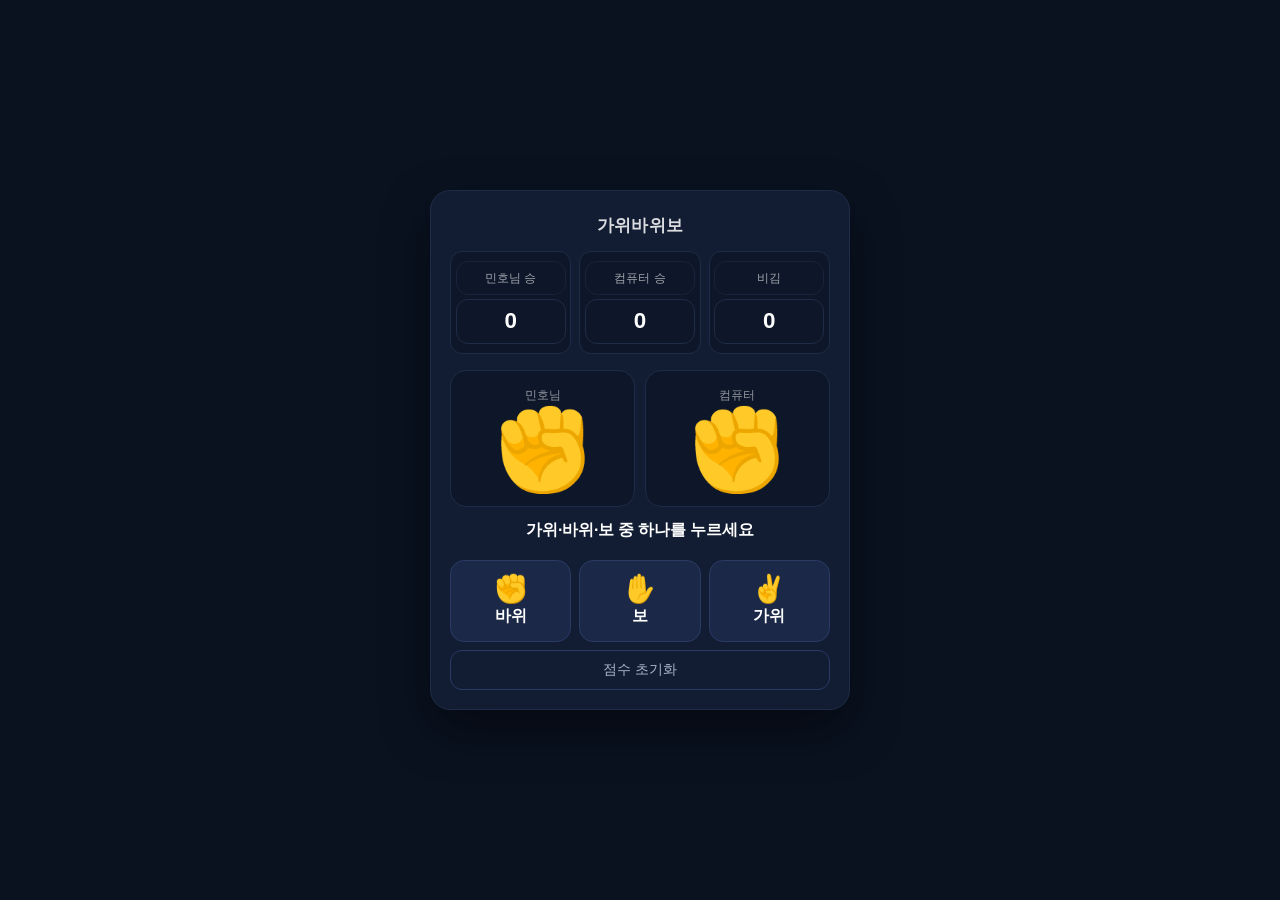
==== commit 0f2de0ef: "fix: 점수판 순서를 사양대로 민호님 승/컴퓨터 승/비김으로 수정 Co-Authored-By: Claude Sonnet 4.6 <noreply@anthropic.com>" ====
--- a/index.html
+++ b/index.html
@@ -2,319 +2,125 @@
 <html lang="ko">
 <head>
 <meta charset="UTF-8" />
-<meta name="viewport" content="width=device-width, initial-scale=1.0, user-scalable=no, viewport-fit=cover" />
-<title>주사위 굴리기 — 3D</title>
+<meta name="viewport" content="width=device-width, initial-scale=1.0, viewport-fit=cover" />
+<title>가위바위보</title>
 <style>
   *{box-sizing:border-box;margin:0;padding:0;-webkit-tap-highlight-color:transparent}
-  html,body{width:100%;height:100%;overflow:hidden;touch-action:manipulation;user-select:none;-webkit-user-select:none;background:#0a1620}
-  body{
-    font-family:'Helvetica Neue',Arial,'Apple SD Gothic Neo','Noto Sans KR',sans-serif;
-    color:#fff;height:100dvh;position:relative;
+  html,body{width:100%;min-height:100%;background:#0a1220;color:#fff;
+    font-family:'Apple SD Gothic Neo','Noto Sans KR','Helvetica Neue',Arial,sans-serif;
+    user-select:none;-webkit-user-select:none}
+  body{display:flex;align-items:center;justify-content:center;padding:1rem;min-height:100dvh}
+  .card{
+    width:100%;max-width:420px;background:#121d33;border:1px solid #1f2c47;border-radius:20px;
+    padding:1.4rem 1.2rem 1.2rem;box-shadow:0 20px 50px rgba(0,0,0,.45);
   }
-  canvas#scene{position:fixed;inset:0;display:block;width:100%;height:100%;cursor:pointer}
-  .ui{position:fixed;left:0;right:0;pointer-events:none;padding:env(safe-area-inset-top) 1rem 0}
-  .top{top:0;display:flex;justify-content:space-between;align-items:center;padding-top:calc(env(safe-area-inset-top) + .8rem)}
-  .count{font-size:.95rem;opacity:.85;font-variant-numeric:tabular-nums}
-  .mute{
-    pointer-events:auto;background:rgba(255,255,255,.08);border:1px solid rgba(255,255,255,.18);
-    color:#fff;padding:.5rem .8rem;border-radius:999px;font-size:.85rem;cursor:pointer;backdrop-filter:blur(8px);
+  h1{font-size:1.05rem;font-weight:600;letter-spacing:.02em;opacity:.85;text-align:center;margin-bottom:.9rem}
+  .score{display:grid;grid-template-columns:repeat(3,1fr);gap:.5rem;margin-bottom:1rem}
+  .score div{background:#0e1729;border:1px solid #1f2c47;border-radius:12px;padding:.55rem .3rem;text-align:center}
+  .score .lbl{font-size:.72rem;opacity:.6;margin-bottom:.2rem}
+  .score .val{font-size:1.4rem;font-weight:700;font-variant-numeric:tabular-nums}
+  .arena{display:grid;grid-template-columns:1fr 1fr;gap:.6rem;margin-bottom:.8rem}
+  .hand{background:#0e1729;border:1px solid #1f2c47;border-radius:16px;padding:1rem .4rem;text-align:center}
+  .hand .who{font-size:.78rem;opacity:.55;margin-bottom:.4rem}
+  .hand .emoji{font-size:clamp(3.6rem,16vw,5rem);line-height:1;display:inline-block;transform-origin:50% 70%}
+  .hand .emoji.shake{animation:shake .14s linear 0s 4}
+  @keyframes shake{
+    0%{transform:rotate(-22deg) translateY(0)}
+    50%{transform:rotate(18deg) translateY(-6px)}
+    100%{transform:rotate(-22deg) translateY(0)}
   }
-  .mute:active{transform:scale(.95)}
-  .bottom{bottom:0;text-align:center;padding-bottom:calc(env(safe-area-inset-bottom) + 1.2rem);top:auto}
-  .sum{font-size:clamp(2.4rem,9vw,3.6rem);font-weight:700;letter-spacing:-.02em;line-height:1;text-shadow:0 2px 12px rgba(255,255,255,.2)}
-  .sum small{font-size:.42em;font-weight:400;opacity:.6;display:block;margin-top:.35em;letter-spacing:.08em}
-  .hint{margin-top:.5rem;font-size:.85rem;opacity:.55;transition:opacity .3s}
-  .hint.dim{opacity:.2}
-  .loading{position:fixed;inset:0;display:flex;align-items:center;justify-content:center;font-size:.9rem;opacity:.7}
+  .msg{text-align:center;min-height:1.6rem;font-size:1rem;font-weight:600;margin:.2rem 0 .9rem;letter-spacing:-.01em}
+  .msg.win{color:#7cf3a0}.msg.lose{color:#ff8a8a}.msg.draw{color:#ffd479}
+  .actions{display:grid;grid-template-columns:repeat(3,1fr);gap:.5rem;margin-bottom:.55rem}
+  .actions button{
+    background:#1b2848;border:1px solid #2a3a63;color:#fff;border-radius:14px;
+    padding:.85rem .3rem;font-size:1rem;font-weight:600;cursor:pointer;
+    display:flex;flex-direction:column;align-items:center;gap:.25rem;transition:transform .08s, background .15s;
+  }
+  .actions button .e{font-size:1.7rem;line-height:1}
+  .actions button:hover{background:#23335a}
+  .actions button:active{transform:scale(.96)}
+  .actions button:disabled{opacity:.45;cursor:not-allowed}
+  .reset{
+    width:100%;background:transparent;border:1px solid #2a3a63;color:#aab4cc;
+    border-radius:12px;padding:.6rem;font-size:.85rem;cursor:pointer;
+  }
+  .reset:hover{background:#162041;color:#fff}
 </style>
 </head>
 <body>
-  <canvas id="scene"></canvas>
-  <div class="ui top">
-    <div class="count">굴린 횟수 <span id="count">0</span></div>
-    <button class="mute" id="mute" type="button" aria-label="소리 켜기/끄기">🔊 소리</button>
-  </div>
-  <div class="ui bottom">
-    <div class="sum"><span id="sum">—</span><small>합계</small></div>
-    <div class="hint" id="hint">화면 아무 곳이나 터치하세요</div>
-  </div>
-  <div class="loading" id="loading">불러오는 중…</div>
+  <main class="card" role="main">
+    <h1>가위바위보</h1>
+    <section class="score" aria-label="점수판">
+      <div><div class="lbl">민호님 승</div><div class="val" id="sU">0</div></div>
+      <div><div class="lbl">컴퓨터 승</div><div class="val" id="sC">0</div></div>
+      <div><div class="lbl">비김</div><div class="val" id="sD">0</div></div>
+    </section>
+    <section class="arena">
+      <div class="hand"><div class="who">민호님</div><div class="emoji" id="hU">✊</div></div>
+      <div class="hand"><div class="who">컴퓨터</div><div class="emoji" id="hC">✊</div></div>
+    </section>
+    <div class="msg" id="msg">가위·바위·보 중 하나를 누르세요</div>
+    <section class="actions">
+      <button data-pick="rock"    aria-label="바위"><span class="e">✊</span><span>바위</span></button>
+      <button data-pick="paper"   aria-label="보"><span class="e">✋</span><span>보</span></button>
+      <button data-pick="scissors" aria-label="가위"><span class="e">✌️</span><span>가위</span></button>
+    </section>
+    <button class="reset" id="reset">점수 초기화</button>
+  </main>
+<script>
+  const EMOJI = { rock:'✊', paper:'✋', scissors:'✌️' };
+  const NAME  = { rock:'바위', paper:'보', scissors:'가위' };
+  const BEATS = { rock:'scissors', paper:'rock', scissors:'paper' };
+  const PICKS = ['rock','paper','scissors'];
+  const score = { u:0, c:0, d:0 };
+  let busy = false;
 
-<script type="importmap">
-{"imports":{
-  "three":"https://esm.sh/three@0.160.0",
-  "cannon-es":"https://esm.sh/cannon-es@0.20.0"
-}}
-</script>
-<script type="module">
-import * as THREE from 'three';
-import * as CANNON from 'cannon-es';
+  const $ = (id) => document.getElementById(id);
+  const hU = $('hU'), hC = $('hC'), msg = $('msg');
+  const sU = $('sU'), sC = $('sC'), sD = $('sD');
+  const buttons = document.querySelectorAll('.actions button');
 
-const canvas = document.getElementById('scene');
-const sumEl = document.getElementById('sum');
-const countEl = document.getElementById('count');
-const hintEl = document.getElementById('hint');
-const muteBtn = document.getElementById('mute');
-const loadingEl = document.getElementById('loading');
+  function setBusy(b){
+    busy = b;
+    buttons.forEach(btn => btn.disabled = b);
+  }
+  function paintScore(){ sU.textContent = score.u; sC.textContent = score.c; sD.textContent = score.d; }
+  function judge(user, comp){
+    if(user === comp) return 'draw';
+    return BEATS[user] === comp ? 'win' : 'lose';
+  }
+  function play(user){
+    if(busy) return;
+    setBusy(true);
+    msg.textContent = '컴퓨터가 고르는 중...';
+    msg.className = 'msg';
+    hU.textContent = EMOJI[user];
+    hC.textContent = '✊';
+    hC.classList.remove('shake');
+    void hC.offsetWidth;
+    hC.classList.add('shake');
+    setTimeout(() => {
+      const comp = PICKS[Math.floor(Math.random()*3)];
+      hC.classList.remove('shake');
+      hC.textContent = EMOJI[comp];
+      const r = judge(user, comp);
+      if(r === 'win'){ score.u++; msg.textContent = `민호님 승리! (${NAME[user]} vs ${NAME[comp]})`; msg.className='msg win'; }
+      else if(r === 'lose'){ score.c++; msg.textContent = `컴퓨터 승리! (${NAME[user]} vs ${NAME[comp]})`; msg.className='msg lose'; }
+      else { score.d++; msg.textContent = `비겼어요 (${NAME[user]} vs ${NAME[comp]})`; msg.className='msg draw'; }
+      paintScore();
+      setBusy(false);
+    }, 500);
+  }
 
-// --- THREE ---
-const scene = new THREE.Scene();
-scene.background = new THREE.Color('#0a1620');
-scene.fog = new THREE.Fog('#0a1620', 14, 30);
-
-const camera = new THREE.PerspectiveCamera(45, innerWidth/innerHeight, 0.1, 100);
-camera.position.set(0, 10, 8);
-camera.lookAt(0, 0, 0);
-
-const renderer = new THREE.WebGLRenderer({canvas, antialias:true, alpha:false});
-renderer.setPixelRatio(Math.min(devicePixelRatio, 2));
-renderer.setSize(innerWidth, innerHeight, false);
-renderer.shadowMap.enabled = true;
-renderer.shadowMap.type = THREE.PCFSoftShadowMap;
-
-scene.add(new THREE.AmbientLight(0xffffff, 0.55));
-const dir = new THREE.DirectionalLight(0xffffff, 1.1);
-dir.position.set(5, 12, 6);
-dir.castShadow = true;
-dir.shadow.mapSize.set(1024, 1024);
-dir.shadow.camera.left=-8; dir.shadow.camera.right=8;
-dir.shadow.camera.top=8; dir.shadow.camera.bottom=-8;
-scene.add(dir);
-
-// 바닥 (시각)
-const floorMat = new THREE.MeshStandardMaterial({color:0x1f3a52, roughness:0.85, metalness:0.05});
-const floor = new THREE.Mesh(new THREE.PlaneGeometry(40,40), floorMat);
-floor.rotation.x = -Math.PI/2;
-floor.receiveShadow = true;
-scene.add(floor);
-
-// --- CANNON ---
-const world = new CANNON.World({gravity: new CANNON.Vec3(0,-30,0)});
-world.broadphase = new CANNON.NaiveBroadphase();
-world.allowSleep = true;
-const diceMat = new CANNON.Material('dice');
-const groundMat = new CANNON.Material('ground');
-world.addContactMaterial(new CANNON.ContactMaterial(diceMat, groundMat, {friction:0.4, restitution:0.35}));
-world.addContactMaterial(new CANNON.ContactMaterial(diceMat, diceMat, {friction:0.2, restitution:0.4}));
-
-// 바닥 물리
-const floorBody = new CANNON.Body({mass:0, shape:new CANNON.Plane(), material:groundMat});
-floorBody.quaternion.setFromAxisAngle(new CANNON.Vec3(1,0,0), -Math.PI/2);
-world.addBody(floorBody);
-
-// 벽 (보이지 않게, 화면 밖으로 못 나가게)
-function addWall(x,z,nx,nz){
-  const b = new CANNON.Body({mass:0, shape:new CANNON.Plane(), material:groundMat});
-  b.position.set(x,0,z);
-  b.quaternion.setFromEuler(0, Math.atan2(nx,nz), 0);
-  world.addBody(b);
-  return b;
-}
-let WALL_X = 5, WALL_Z = 5;
-let wallBodies = null;
-function placeWalls(){
-  const aspect = innerWidth/innerHeight;
-  WALL_X = aspect > 1 ? 6 : 3.6;
-  WALL_Z = aspect > 1 ? 3.8 : 5.4;
-  if(wallBodies){
-    wallBodies[0].position.set(-WALL_X,0,0);
-    wallBodies[1].position.set( WALL_X,0,0);
-    wallBodies[2].position.set(0,0,-WALL_Z);
-    wallBodies[3].position.set(0,0, WALL_Z);
-  }
-}
-placeWalls();
-wallBodies = [
-  addWall(-WALL_X,0, 1,0),
-  addWall( WALL_X,0,-1,0),
-  addWall(0,-WALL_Z, 0,1),
-  addWall(0, WALL_Z, 0,-1),
-];
-
-// --- 주사위 텍스처: 면별 캔버스 ---
-function pipsCanvas(num){
-  const s = 256, c = document.createElement('canvas');
-  c.width = c.height = s;
-  const g = c.getContext('2d');
-  // 배경
-  const grd = g.createLinearGradient(0,0,s,s);
-  grd.addColorStop(0,'#fafafa'); grd.addColorStop(1,'#dcdcdc');
-  g.fillStyle = grd; g.fillRect(0,0,s,s);
-  g.strokeStyle = 'rgba(0,0,0,.08)'; g.lineWidth = 6;
-  g.strokeRect(3,3,s-6,s-6);
-  // 점 위치 (3x3 그리드 좌표)
-  const P = {
-    1:[[1,1]],
-    2:[[0,0],[2,2]],
-    3:[[0,0],[1,1],[2,2]],
-    4:[[0,0],[2,0],[0,2],[2,2]],
-    5:[[0,0],[2,0],[1,1],[0,2],[2,2]],
-    6:[[0,0],[2,0],[0,1],[2,1],[0,2],[2,2]],
-  };
-  const r = s*0.09;
-  for(const [cx,cy] of P[num]){
-    const x = s*(0.25 + cx*0.25), y = s*(0.25 + cy*0.25);
-    const rg = g.createRadialGradient(x-r*0.3,y-r*0.3,r*0.1, x,y,r);
-    rg.addColorStop(0,'#555'); rg.addColorStop(1,'#0a0a0a');
-    g.fillStyle = rg;
-    g.beginPath(); g.arc(x,y,r,0,Math.PI*2); g.fill();
-  }
-  return new THREE.CanvasTexture(c);
-}
-
-// material 인덱스: [+X, -X, +Y, -Y, +Z, -Z]
-// 마주보는 면의 합이 7 → +X=1/-X=6, +Y=2/-Y=5, +Z=3/-Z=4
-const faceValueByAxis = [1,6,2,5,3,4];
-const diceMaterials = faceValueByAxis.map(n => new THREE.MeshStandardMaterial({
-  map: pipsCanvas(n), roughness:0.45, metalness:0.05,
-}));
-
-const diceGeo = new THREE.BoxGeometry(1,1,1);
-// 모서리 라운드 느낌은 생략, 대신 약간의 베벨 음영을 텍스처가 흡수
-
-function makeDice(){
-  const mesh = new THREE.Mesh(diceGeo, diceMaterials);
-  mesh.castShadow = true;
-  mesh.receiveShadow = false;
-  scene.add(mesh);
-  const body = new CANNON.Body({
-    mass: 1,
-    shape: new CANNON.Box(new CANNON.Vec3(0.5,0.5,0.5)),
-    material: diceMat,
-    sleepSpeedLimit: 0.15,
-    sleepTimeLimit: 0.4,
-    linearDamping: 0.08,
-    angularDamping: 0.08,
+  buttons.forEach(btn => btn.addEventListener('click', () => play(btn.dataset.pick)));
+  $('reset').addEventListener('click', () => {
+    if(busy) return;
+    score.u = score.c = score.d = 0;
+    paintScore();
+    hU.textContent = '✊'; hC.textContent = '✊';
+    msg.textContent = '점수를 초기화했어요'; msg.className = 'msg';
   });
-  world.addBody(body);
-  return {mesh, body};
-}
-const dice = [makeDice(), makeDice()];
-
-// --- 굴림 ---
-let rolling = false, count = 0, muted = false;
-
-function resetDice(){
-  dice.forEach((d, i) => {
-    d.body.wakeUp();
-    d.body.position.set(-1.5 + i*3, 5 + Math.random()*1.5, (Math.random()-0.5)*1.2);
-    const qx=Math.random()*Math.PI*2, qy=Math.random()*Math.PI*2, qz=Math.random()*Math.PI*2;
-    d.body.quaternion.setFromEuler(qx,qy,qz);
-    d.body.velocity.set((Math.random()-0.5)*8, -2 - Math.random()*2, (Math.random()-0.5)*8);
-    d.body.angularVelocity.set(
-      (Math.random()-0.5)*18, (Math.random()-0.5)*18, (Math.random()-0.5)*18
-    );
-  });
-}
-
-const LOCAL_FACES = [
-  {v:1, n:new THREE.Vector3( 1,0,0)},
-  {v:6, n:new THREE.Vector3(-1,0,0)},
-  {v:2, n:new THREE.Vector3( 0,1,0)},
-  {v:5, n:new THREE.Vector3( 0,-1,0)},
-  {v:3, n:new THREE.Vector3( 0,0, 1)},
-  {v:4, n:new THREE.Vector3( 0,0,-1)},
-];
-function topFaceValue(mesh){
-  const up = new THREE.Vector3(0,1,0);
-  let best = -2, val = 1;
-  for(const f of LOCAL_FACES){
-    const w = f.n.clone().applyQuaternion(mesh.quaternion);
-    const d = w.dot(up);
-    if(d > best){ best = d; val = f.v; }
-  }
-  return val;
-}
-
-let audioCtx = null;
-function playRollSound(){
-  if(muted) return;
-  try{
-    audioCtx ||= new (window.AudioContext || window.webkitAudioContext)();
-    const now = audioCtx.currentTime;
-    for(let i=0;i<8;i++){
-      const t = now + i*0.09 + Math.random()*0.05;
-      const o = audioCtx.createOscillator();
-      const g = audioCtx.createGain();
-      const bp = audioCtx.createBiquadFilter();
-      bp.type='bandpass'; bp.frequency.value = 600 + Math.random()*900; bp.Q.value = 1.2;
-      o.type = 'square'; o.frequency.value = 80 + Math.random()*60;
-      g.gain.setValueAtTime(0.0001, t);
-      g.gain.exponentialRampToValueAtTime(0.16, t+0.005);
-      g.gain.exponentialRampToValueAtTime(0.0001, t+0.16);
-      o.connect(bp).connect(g).connect(audioCtx.destination);
-      o.start(t); o.stop(t+0.18);
-    }
-  }catch(e){}
-}
-
-function roll(){
-  if(rolling) return;
-  rolling = true;
-  hintEl.classList.add('dim');
-  sumEl.textContent = '…';
-  resetDice();
-  playRollSound();
-  if(navigator.vibrate) navigator.vibrate([18,28,18,28,38]);
-}
-
-function checkSettled(){
-  if(!rolling) return;
-  const allSleeping = dice.every(d => d.body.sleepState === CANNON.Body.SLEEPING);
-  if(!allSleeping) return;
-  const v1 = topFaceValue(dice[0].mesh);
-  const v2 = topFaceValue(dice[1].mesh);
-  sumEl.textContent = (v1 + v2);
-  count++; countEl.textContent = count;
-  rolling = false;
-}
-
-// --- 루프 ---
-const clock = new THREE.Clock();
-function loop(){
-  const dt = Math.min(clock.getDelta(), 1/30);
-  world.step(1/60, dt, 3);
-  for(const d of dice){
-    d.mesh.position.copy(d.body.position);
-    d.mesh.quaternion.copy(d.body.quaternion);
-  }
-  checkSettled();
-  renderer.render(scene, camera);
-  requestAnimationFrame(loop);
-}
-
-// --- 초기 표시: 두 주사위를 정적으로 바닥에 놓기 ---
-dice[0].body.position.set(-1.5, 0.5, 0);
-dice[1].body.position.set( 1.5, 0.5, 0);
-dice[0].body.sleep();
-dice[1].body.sleep();
-
-loadingEl.remove();
-loop();
-
-// --- 입력 ---
-function isUI(t){ return t && t.closest && t.closest('button, .mute'); }
-document.addEventListener('pointerdown', (e) => {
-  if(isUI(e.target)) return;
-  roll();
-});
-document.addEventListener('keydown', (e) => {
-  if(e.code === 'Space' || e.code === 'Enter'){ e.preventDefault(); roll(); }
-});
-muteBtn.addEventListener('click', () => {
-  muted = !muted;
-  muteBtn.textContent = muted ? '🔇 소리' : '🔊 소리';
-});
-
-// --- 반응형 ---
-function onResize(){
-  camera.aspect = innerWidth/innerHeight;
-  camera.updateProjectionMatrix();
-  renderer.setSize(innerWidth, innerHeight, false);
-  placeWalls();
-}
-addEventListener('resize', onResize);
-addEventListener('orientationchange', () => setTimeout(onResize, 200));
 </script>
 </body>
 </html>
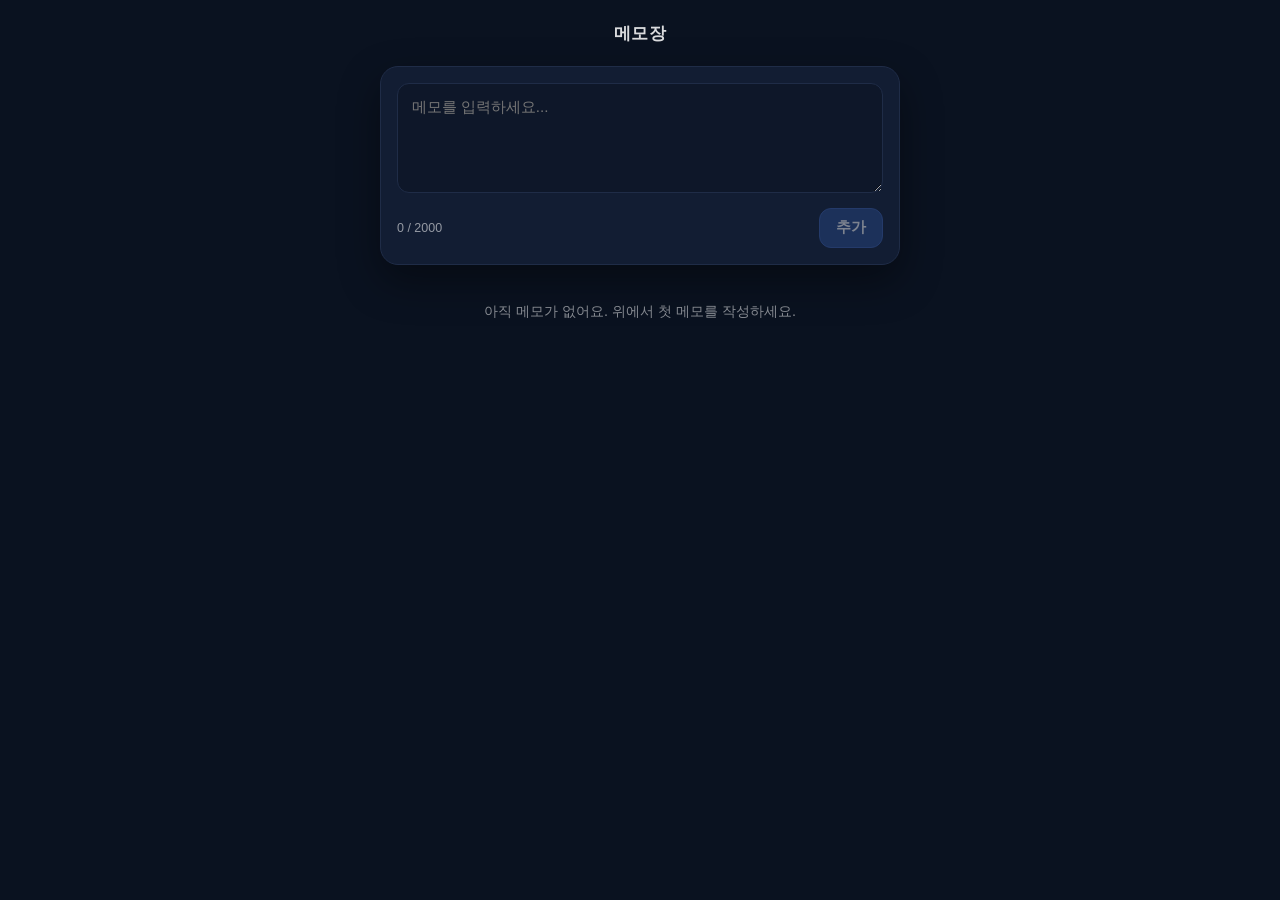
==== commit 652133a5: "fix(autofix): index.html을 메모장 단일 페이지로 작성. localStorage 기반 추가·목록·삭제, 다크 톤, Ctrl/⌘+Ent [autofix-t-1778" ====
--- a/index.html
+++ b/index.html
@@ -3,124 +3,129 @@
 <head>
 <meta charset="UTF-8" />
 <meta name="viewport" content="width=device-width, initial-scale=1.0, viewport-fit=cover" />
-<title>가위바위보</title>
+<title>메모장</title>
 <style>
   *{box-sizing:border-box;margin:0;padding:0;-webkit-tap-highlight-color:transparent}
   html,body{width:100%;min-height:100%;background:#0a1220;color:#fff;
-    font-family:'Apple SD Gothic Neo','Noto Sans KR','Helvetica Neue',Arial,sans-serif;
-    user-select:none;-webkit-user-select:none}
-  body{display:flex;align-items:center;justify-content:center;padding:1rem;min-height:100dvh}
-  .card{
-    width:100%;max-width:420px;background:#121d33;border:1px solid #1f2c47;border-radius:20px;
-    padding:1.4rem 1.2rem 1.2rem;box-shadow:0 20px 50px rgba(0,0,0,.45);
+    font-family:'Apple SD Gothic Neo','Noto Sans KR','Helvetica Neue',Arial,sans-serif}
+  body{display:flex;justify-content:center;padding:1rem;min-height:100dvh}
+  .wrap{width:100%;max-width:520px;display:flex;flex-direction:column;gap:.9rem}
+  h1{font-size:1.05rem;font-weight:600;letter-spacing:.02em;opacity:.85;text-align:center;padding:.4rem 0}
+  .card{background:#121d33;border:1px solid #1f2c47;border-radius:18px;padding:1rem;box-shadow:0 16px 40px rgba(0,0,0,.4)}
+  textarea{
+    width:100%;min-height:110px;resize:vertical;background:#0e1729;color:#fff;
+    border:1px solid #1f2c47;border-radius:12px;padding:.75rem .85rem;
+    font:inherit;font-size:.95rem;line-height:1.45;outline:none;
   }
-  h1{font-size:1.05rem;font-weight:600;letter-spacing:.02em;opacity:.85;text-align:center;margin-bottom:.9rem}
-  .score{display:grid;grid-template-columns:repeat(3,1fr);gap:.5rem;margin-bottom:1rem}
-  .score div{background:#0e1729;border:1px solid #1f2c47;border-radius:12px;padding:.55rem .3rem;text-align:center}
-  .score .lbl{font-size:.72rem;opacity:.6;margin-bottom:.2rem}
-  .score .val{font-size:1.4rem;font-weight:700;font-variant-numeric:tabular-nums}
-  .arena{display:grid;grid-template-columns:1fr 1fr;gap:.6rem;margin-bottom:.8rem}
-  .hand{background:#0e1729;border:1px solid #1f2c47;border-radius:16px;padding:1rem .4rem;text-align:center}
-  .hand .who{font-size:.78rem;opacity:.55;margin-bottom:.4rem}
-  .hand .emoji{font-size:clamp(3.6rem,16vw,5rem);line-height:1;display:inline-block;transform-origin:50% 70%}
-  .hand .emoji.shake{animation:shake .14s linear 0s 4}
-  @keyframes shake{
-    0%{transform:rotate(-22deg) translateY(0)}
-    50%{transform:rotate(18deg) translateY(-6px)}
-    100%{transform:rotate(-22deg) translateY(0)}
+  textarea:focus{border-color:#3a5396}
+  .row{display:flex;gap:.5rem;margin-top:.65rem;align-items:center}
+  .count{font-size:.78rem;opacity:.55;margin-right:auto}
+  button{
+    background:#1b2848;border:1px solid #2a3a63;color:#fff;border-radius:12px;
+    padding:.6rem 1rem;font:inherit;font-size:.92rem;font-weight:600;cursor:pointer;
+    transition:transform .08s, background .15s;
   }
-  .msg{text-align:center;min-height:1.6rem;font-size:1rem;font-weight:600;margin:.2rem 0 .9rem;letter-spacing:-.01em}
-  .msg.win{color:#7cf3a0}.msg.lose{color:#ff8a8a}.msg.draw{color:#ffd479}
-  .actions{display:grid;grid-template-columns:repeat(3,1fr);gap:.5rem;margin-bottom:.55rem}
-  .actions button{
-    background:#1b2848;border:1px solid #2a3a63;color:#fff;border-radius:14px;
-    padding:.85rem .3rem;font-size:1rem;font-weight:600;cursor:pointer;
-    display:flex;flex-direction:column;align-items:center;gap:.25rem;transition:transform .08s, background .15s;
+  button:hover{background:#23335a}
+  button:active{transform:scale(.97)}
+  button:disabled{opacity:.45;cursor:not-allowed}
+  .add{background:#2a4a8a;border-color:#3a5fae}
+  .add:hover{background:#335aa6}
+  .list{display:flex;flex-direction:column;gap:.55rem}
+  .empty{text-align:center;opacity:.5;font-size:.9rem;padding:1.4rem .5rem}
+  .item{
+    background:#121d33;border:1px solid #1f2c47;border-radius:14px;
+    padding:.8rem .9rem;display:flex;gap:.6rem;align-items:flex-start;
   }
-  .actions button .e{font-size:1.7rem;line-height:1}
-  .actions button:hover{background:#23335a}
-  .actions button:active{transform:scale(.96)}
-  .actions button:disabled{opacity:.45;cursor:not-allowed}
-  .reset{
-    width:100%;background:transparent;border:1px solid #2a3a63;color:#aab4cc;
-    border-radius:12px;padding:.6rem;font-size:.85rem;cursor:pointer;
+  .item .body{flex:1;min-width:0}
+  .item .text{font-size:.95rem;line-height:1.5;white-space:pre-wrap;word-break:break-word}
+  .item .time{font-size:.72rem;opacity:.45;margin-top:.35rem}
+  .del{
+    background:transparent;border:1px solid #3a2a2a;color:#ff9a9a;
+    padding:.4rem .65rem;font-size:.8rem;border-radius:10px;
   }
-  .reset:hover{background:#162041;color:#fff}
+  .del:hover{background:#3a1f1f;color:#fff;border-color:#5a2a2a}
 </style>
 </head>
 <body>
-  <main class="card" role="main">
-    <h1>가위바위보</h1>
-    <section class="score" aria-label="점수판">
-      <div><div class="lbl">민호님 승</div><div class="val" id="sU">0</div></div>
-      <div><div class="lbl">컴퓨터 승</div><div class="val" id="sC">0</div></div>
-      <div><div class="lbl">비김</div><div class="val" id="sD">0</div></div>
+  <main class="wrap" role="main">
+    <h1>메모장</h1>
+    <section class="card">
+      <textarea id="input" placeholder="메모를 입력하세요..." maxlength="2000" aria-label="새 메모"></textarea>
+      <div class="row">
+        <span class="count" id="count">0 / 2000</span>
+        <button class="add" id="add" type="button">추가</button>
+      </div>
     </section>
-    <section class="arena">
-      <div class="hand"><div class="who">민호님</div><div class="emoji" id="hU">✊</div></div>
-      <div class="hand"><div class="who">컴퓨터</div><div class="emoji" id="hC">✊</div></div>
-    </section>
-    <div class="msg" id="msg">가위·바위·보 중 하나를 누르세요</div>
-    <section class="actions">
-      <button data-pick="rock"    aria-label="바위"><span class="e">✊</span><span>바위</span></button>
-      <button data-pick="paper"   aria-label="보"><span class="e">✋</span><span>보</span></button>
-      <button data-pick="scissors" aria-label="가위"><span class="e">✌️</span><span>가위</span></button>
-    </section>
-    <button class="reset" id="reset">점수 초기화</button>
+    <section class="list" id="list" aria-live="polite"></section>
   </main>
 <script>
-  const EMOJI = { rock:'✊', paper:'✋', scissors:'✌️' };
-  const NAME  = { rock:'바위', paper:'보', scissors:'가위' };
-  const BEATS = { rock:'scissors', paper:'rock', scissors:'paper' };
-  const PICKS = ['rock','paper','scissors'];
-  const score = { u:0, c:0, d:0 };
-  let busy = false;
+  const KEY = 'test-mino:notes:v1';
+  const $ = (id) => document.getElementById(id);
+  const input = $('input'), list = $('list'), addBtn = $('add'), count = $('count');
 
-  const $ = (id) => document.getElementById(id);
-  const hU = $('hU'), hC = $('hC'), msg = $('msg');
-  const sU = $('sU'), sC = $('sC'), sD = $('sD');
-  const buttons = document.querySelectorAll('.actions button');
+  const load = () => {
+    try { return JSON.parse(localStorage.getItem(KEY)) || []; }
+    catch { return []; }
+  };
+  const save = (notes) => localStorage.setItem(KEY, JSON.stringify(notes));
 
-  function setBusy(b){
-    busy = b;
-    buttons.forEach(btn => btn.disabled = b);
-  }
-  function paintScore(){ sU.textContent = score.u; sC.textContent = score.c; sD.textContent = score.d; }
-  function judge(user, comp){
-    if(user === comp) return 'draw';
-    return BEATS[user] === comp ? 'win' : 'lose';
-  }
-  function play(user){
-    if(busy) return;
-    setBusy(true);
-    msg.textContent = '컴퓨터가 고르는 중...';
-    msg.className = 'msg';
-    hU.textContent = EMOJI[user];
-    hC.textContent = '✊';
-    hC.classList.remove('shake');
-    void hC.offsetWidth;
-    hC.classList.add('shake');
-    setTimeout(() => {
-      const comp = PICKS[Math.floor(Math.random()*3)];
-      hC.classList.remove('shake');
-      hC.textContent = EMOJI[comp];
-      const r = judge(user, comp);
-      if(r === 'win'){ score.u++; msg.textContent = `민호님 승리! (${NAME[user]} vs ${NAME[comp]})`; msg.className='msg win'; }
-      else if(r === 'lose'){ score.c++; msg.textContent = `컴퓨터 승리! (${NAME[user]} vs ${NAME[comp]})`; msg.className='msg lose'; }
-      else { score.d++; msg.textContent = `비겼어요 (${NAME[user]} vs ${NAME[comp]})`; msg.className='msg draw'; }
-      paintScore();
-      setBusy(false);
-    }, 500);
+  const fmt = (ts) => {
+    const d = new Date(ts);
+    const p = (n) => String(n).padStart(2,'0');
+    return `${d.getFullYear()}-${p(d.getMonth()+1)}-${p(d.getDate())} ${p(d.getHours())}:${p(d.getMinutes())}`;
+  };
+
+  function render(){
+    const notes = load();
+    list.innerHTML = '';
+    if(notes.length === 0){
+      const e = document.createElement('div');
+      e.className = 'empty'; e.textContent = '아직 메모가 없어요. 위에서 첫 메모를 작성하세요.';
+      list.appendChild(e); return;
+    }
+    notes.slice().sort((a,b)=>b.ts-a.ts).forEach(n => {
+      const item = document.createElement('div'); item.className = 'item';
+      const body = document.createElement('div'); body.className = 'body';
+      const t = document.createElement('div'); t.className = 'text'; t.textContent = n.text;
+      const tm = document.createElement('div'); tm.className = 'time'; tm.textContent = fmt(n.ts);
+      body.appendChild(t); body.appendChild(tm);
+      const del = document.createElement('button'); del.className = 'del'; del.type='button'; del.textContent = '삭제';
+      del.addEventListener('click', () => {
+        if(!confirm('이 메모를 삭제할까요?')) return;
+        save(load().filter(x => x.id !== n.id));
+        render();
+      });
+      item.appendChild(body); item.appendChild(del);
+      list.appendChild(item);
+    });
   }
 
-  buttons.forEach(btn => btn.addEventListener('click', () => play(btn.dataset.pick)));
-  $('reset').addEventListener('click', () => {
-    if(busy) return;
-    score.u = score.c = score.d = 0;
-    paintScore();
-    hU.textContent = '✊'; hC.textContent = '✊';
-    msg.textContent = '점수를 초기화했어요'; msg.className = 'msg';
+  function updateCount(){
+    const len = input.value.length;
+    count.textContent = `${len} / 2000`;
+    addBtn.disabled = input.value.trim().length === 0;
+  }
+
+  function add(){
+    const text = input.value.trim();
+    if(!text) return;
+    const notes = load();
+    notes.push({ id: Date.now().toString(36) + Math.random().toString(36).slice(2,8), text, ts: Date.now() });
+    save(notes);
+    input.value = '';
+    updateCount();
+    render();
+    input.focus();
+  }
+
+  addBtn.addEventListener('click', add);
+  input.addEventListener('input', updateCount);
+  input.addEventListener('keydown', (e) => {
+    if((e.ctrlKey || e.metaKey) && e.key === 'Enter'){ e.preventDefault(); add(); }
   });
+
+  updateCount();
+  render();
 </script>
 </body>
 </html>
